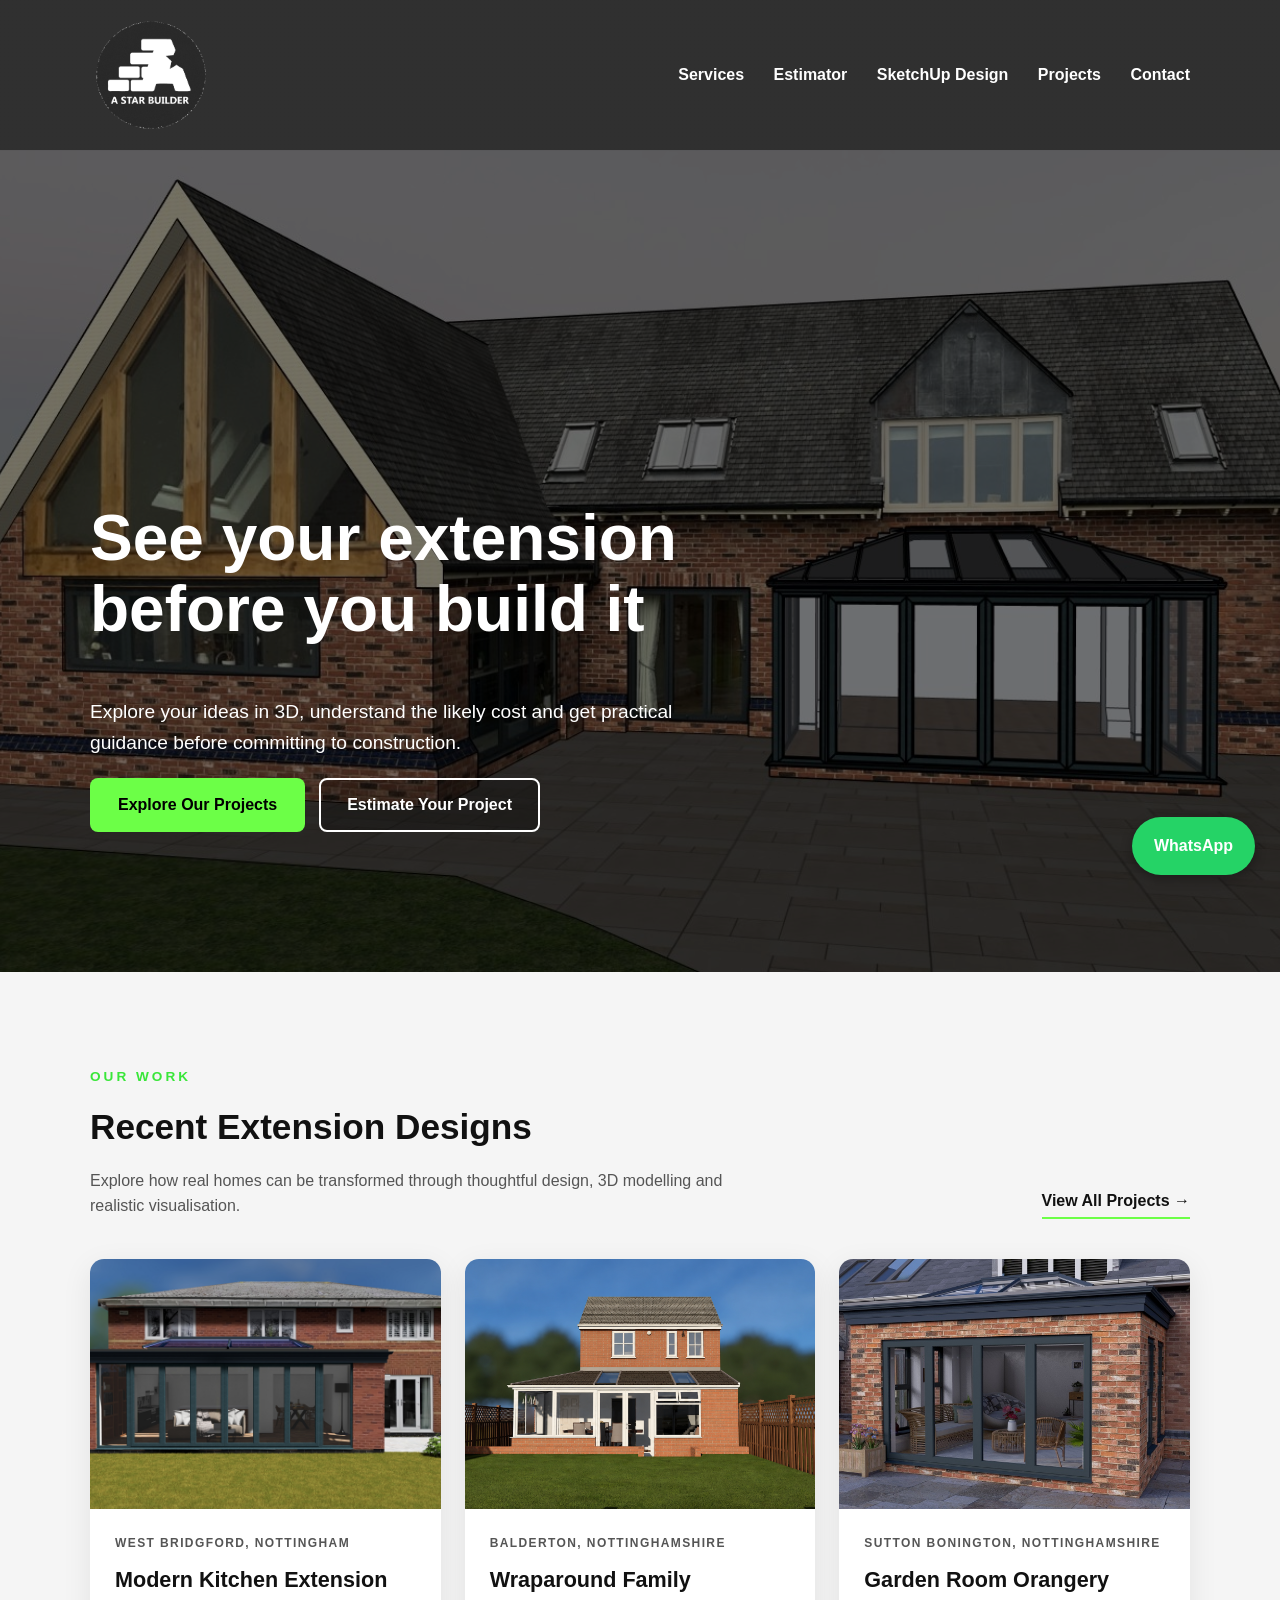
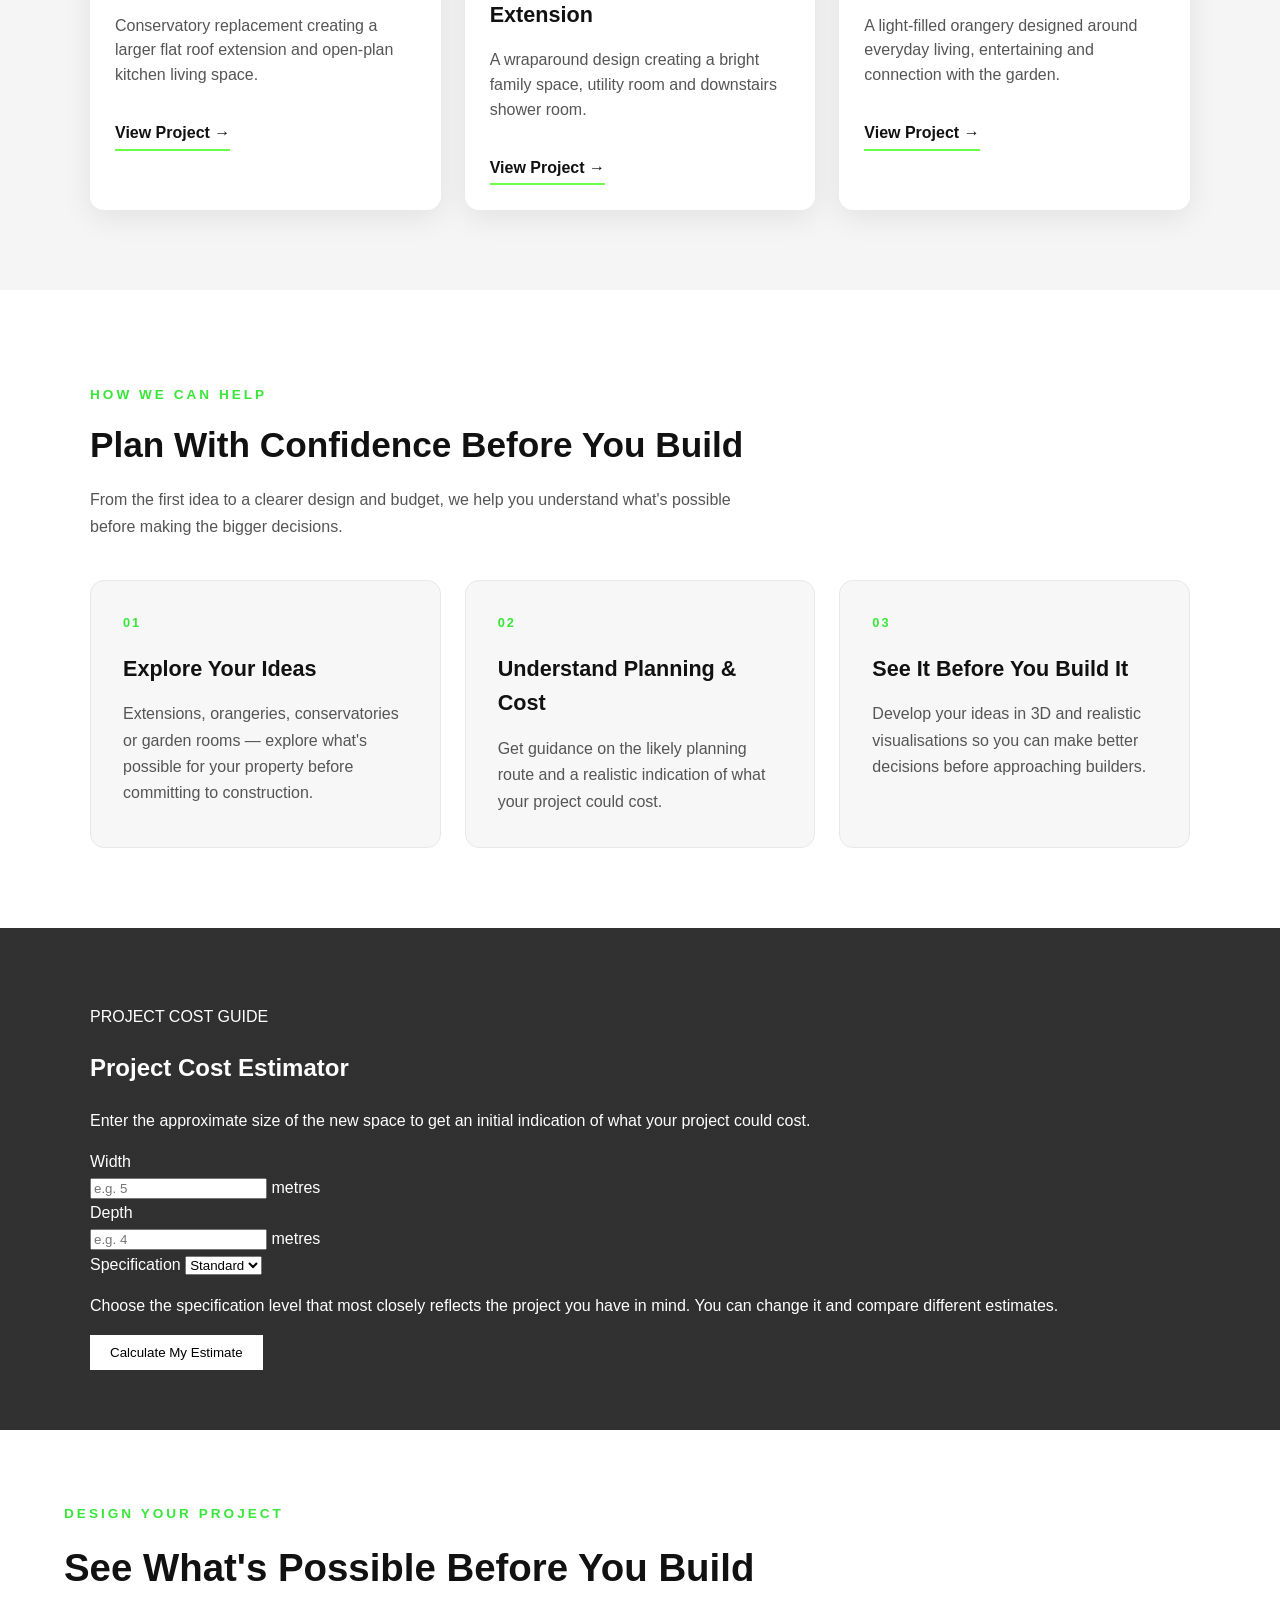
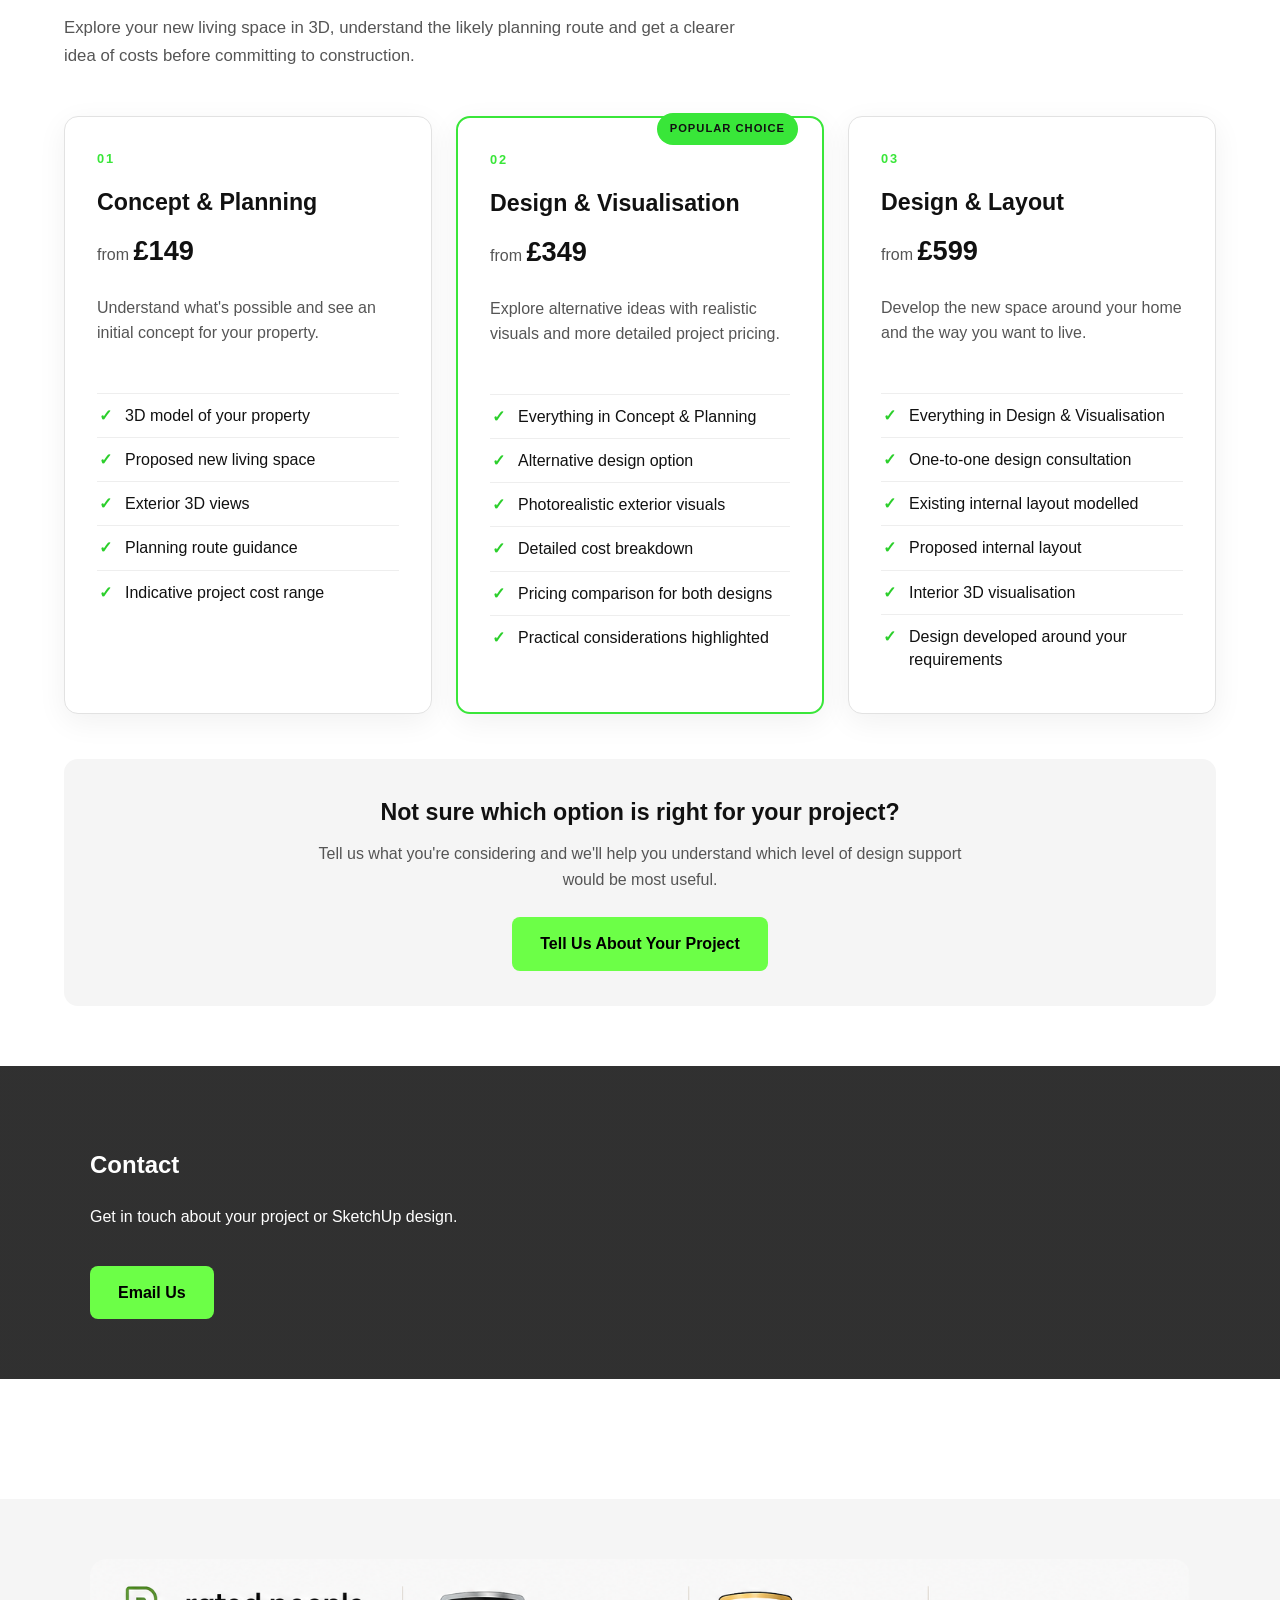
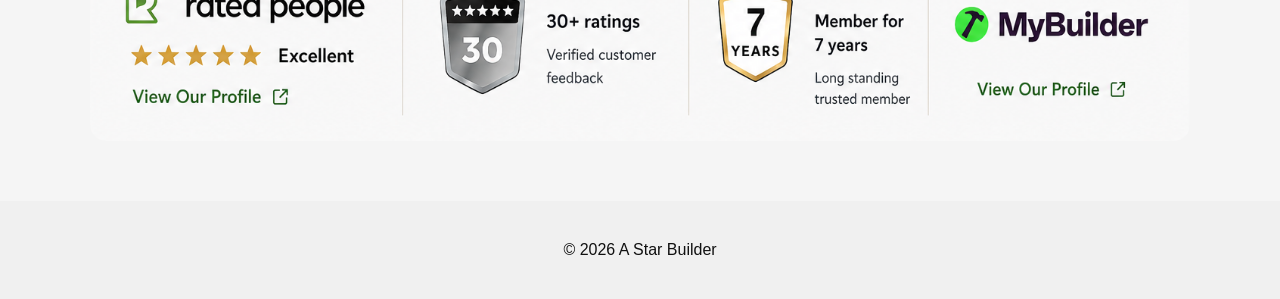
==== index.html @ 7963bc86 "Update index.html Update project cost estimator" ====
<!DOCTYPE html>
<html lang="en">
<head>
  <meta charset="UTF-8">
  <meta name="viewport" content="width=device-width, initial-scale=1.0">
  <title>A Star Builder | Extensions & Design Visualisation</title>
  <link rel="stylesheet" href="styles.css?v=4">
</head>
  
<body>

  <header>
    <div class="container">
      <div class="logo-container">
  <img src="logo.png" alt="A Star Builder Logo" style="height:120px;">
</div>
      <nav>
        <a href="#services">Services</a>
        <a href="#calculator">Estimator</a>
        <a href="#sketchup">SketchUp Design</a>
        <a href="projects.html">Projects</a>
        <a href="#contact">Contact</a>
      </nav>
    </div>
  </header>

  <section class="hero">
    <div class="container">
      <h2>See your extension before you build it</h2>
      <p>Explore your ideas in 3D, understand the likely cost and get practical guidance before committing to construction.</p>
      <div class="hero-buttons">
    <a href="projects.html" class="btn">Explore Our Projects</a>
    <a href="#calculator" class="btn btn-secondary">Estimate Your Project</a>
</div>
    </div>
  </section>
  
<!-- FEATURED PROJECTS -->

<section class="featured-projects section">
    <div class="container">

        <p class="project-label">OUR WORK</p>

        <div class="featured-projects-heading">
            <div>
                <h2>Recent Extension Designs</h2>
                <p>
                    Explore how real homes can be transformed through thoughtful
                    design, 3D modelling and realistic visualisation.
                </p>
            </div>

            <a href="projects.html" class="project-link">
                View All Projects →
            </a>
        </div>


        <div class="featured-project-grid">

            <!-- WEST BRIDGFORD -->

            <article class="featured-project-card">

                <a href="project-west-bridgford.html">
                    <img src="projects/west-bridgford-extension/f8.jpg"
                         alt="Modern kitchen extension in West Bridgford">
                </a>

                <div class="featured-project-content">

                    <p class="project-location">
                        WEST BRIDGFORD, NOTTINGHAM
                    </p>

                    <h3>Modern Kitchen Extension</h3>

                    <p>
                        Conservatory replacement creating a larger flat roof
                        extension and open-plan kitchen living space.
                    </p>

                    <a href="project-west-bridgford.html"
                       class="project-link">
                        View Project →
                    </a>

                </div>

            </article>


            <!-- BALDERTON -->

            <article class="featured-project-card">

                <a href="project-balderton.html">
                    <img src="projects/balderton-extension/p8.png"
                         alt="Wraparound family extension in Balderton">
                </a>

                <div class="featured-project-content">

                    <p class="project-location">
                        BALDERTON, NOTTINGHAMSHIRE
                    </p>

                    <h3>Wraparound Family Extension</h3>

                    <p>
                        A wraparound design creating a bright family space,
                        utility room and downstairs shower room.
                    </p>

                    <a href="project-balderton.html"
                       class="project-link">
                        View Project →
                    </a>

                </div>

            </article>


            <!-- SUTTON BONINGTON -->

            <article class="featured-project-card">

                <a href="project-sutton-bonington.html">
                    <img src="projects/sutton-bonington-extension/w8.jpg"
                         alt="Garden room orangery in Sutton Bonington">
                </a>

                <div class="featured-project-content">

                    <p class="project-location">
                        SUTTON BONINGTON, NOTTINGHAMSHIRE
                    </p>

                    <h3>Garden Room Orangery</h3>

                    <p>
                        A light-filled orangery designed around everyday
                        living, entertaining and connection with the garden.
                    </p>

                    <a href="project-sutton-bonington.html"
                       class="project-link">
                        View Project →
                    </a>

                </div>

            </article>

        </div>

    </div>
</section>
  
  <section id="services" class="section services-section">
    <div class="container">

        <p class="service-label">HOW WE CAN HELP</p>
        <h2>Plan With Confidence Before You Build</h2>

        <p class="services-intro">
            From the first idea to a clearer design and budget, we help you understand
            what's possible before making the bigger decisions.
        </p>

        <div class="services-grid">

            <div class="service-card">
                <p class="service-number">01</p>
                <h3>Explore Your Ideas</h3>
                <p>
                    Extensions, orangeries, conservatories or garden rooms —
                    explore what's possible for your property before committing
                    to construction.
                </p>
            </div>

            <div class="service-card">
                <p class="service-number">02</p>
                <h3>Understand Planning &amp; Cost</h3>
                <p>
                    Get guidance on the likely planning route and a realistic
                    indication of what your project could cost.
                </p>
            </div>

            <div class="service-card">
                <p class="service-number">03</p>
                <h3>See It Before You Build It</h3>
                <p>
                    Develop your ideas in 3D and realistic visualisations so you
                    can make better decisions before approaching builders.
                </p>
            </div>

        </div>

    </div>
</section>

  <section id="calculator" class="section dark estimator-section">
    <div class="container">

        <p class="estimator-label">PROJECT COST GUIDE</p>
        <h2>Project Cost Estimator</h2>

        <p class="estimator-intro">
            Enter the approximate size of the new space to get an initial indication
            of what your project could cost.
        </p>

        <div class="estimator-box">

            <div class="estimator-fields">

                <div class="estimator-field">
                    <label for="width">Width</label>
                    <div class="input-with-unit">
                        <input type="number" id="width" min="1" step="0.1" placeholder="e.g. 5">
                        <span>metres</span>
                    </div>
                </div>

                <div class="estimator-field">
                    <label for="depth">Depth</label>
                    <div class="input-with-unit">
                        <input type="number" id="depth" min="1" step="0.1" placeholder="e.g. 4">
                        <span>metres</span>
                    </div>
                </div>

                <div class="estimator-field">
                    <label for="quality">Specification</label>
                    <select id="quality">
                        <option value="2200">Value</option>
                        <option value="2800" selected>Standard</option>
                        <option value="3500">Premium</option>
                    </select>
                </div>

            </div>

            <p class="estimator-note">
                Choose the specification level that most closely reflects the project
                you have in mind. You can change it and compare different estimates.
            </p>

            <button class="estimator-button" onclick="calculate()">
                Calculate My Estimate
            </button>

            <div id="result" class="estimator-result"></div>

        </div>

    </div>
</section>

  <section id="sketchup" class="section">
    <div class="container design-services">

    <p class="service-label">DESIGN YOUR PROJECT</p>

    <h2>See What's Possible Before You Build</h2>

    <p class="service-intro">
        Explore your new living space in 3D, understand the likely planning route
        and get a clearer idea of costs before committing to construction.
    </p>

    <div class="design-package-grid">

        <!-- PACKAGE 1 -->
        <div class="design-package">
            <p class="package-number">01</p>
            <h3>Concept &amp; Planning</h3>
            <p class="package-price">from <strong>£149</strong></p>

            <p class="package-description">
                Understand what's possible and see an initial concept for your property.
            </p>

            <ul class="package-features">
                <li>3D model of your property</li>
                <li>Proposed new living space</li>
                <li>Exterior 3D views</li>
                <li>Planning route guidance</li>
                <li>Indicative project cost range</li>
            </ul>
        </div>

        <!-- PACKAGE 2 -->
        <div class="design-package featured-package">
            <p class="package-badge">POPULAR CHOICE</p>
            <p class="package-number">02</p>
            <h3>Design &amp; Visualisation</h3>
            <p class="package-price">from <strong>£349</strong></p>

            <p class="package-description">
                Explore alternative ideas with realistic visuals and more detailed project pricing.
            </p>

            <ul class="package-features">
                <li>Everything in Concept &amp; Planning</li>
                <li>Alternative design option</li>
                <li>Photorealistic exterior visuals</li>
                <li>Detailed cost breakdown</li>
                <li>Pricing comparison for both designs</li>
                <li>Practical considerations highlighted</li>
            </ul>
        </div>

        <!-- PACKAGE 3 -->
        <div class="design-package">
            <p class="package-number">03</p>
            <h3>Design &amp; Layout</h3>
            <p class="package-price">from <strong>£599</strong></p>

            <p class="package-description">
                Develop the new space around your home and the way you want to live.
            </p>

            <ul class="package-features">
                <li>Everything in Design &amp; Visualisation</li>
                <li>One-to-one design consultation</li>
                <li>Existing internal layout modelled</li>
                <li>Proposed internal layout</li>
                <li>Interior 3D visualisation</li>
                <li>Design developed around your requirements</li>
            </ul>
        </div>

    </div>

    <div class="design-help">
        <h3>Not sure which option is right for your project?</h3>
        <p>
            Tell us what you're considering and we'll help you understand
            which level of design support would be most useful.
        </p>
        <a href="#contact" class="btn">Tell Us About Your Project</a>
    </div>

</div>
</section>

  <section id="contact" class="section dark">
    <div class="container">
      <h2>Contact</h2>

      <p>Get in touch about your project or SketchUp design.</p>

      <a class="btn" href="mailto:info@astarbuilder.co.uk">Email Us</a>
    </div>
  </section>

<section class="section">
  <div class="container">

   
    </a>
  </div>
</section>
  
  <section class="trust-section">
  <div class="container">

   <a href="https://www.ratedpeople.com/profile/edgars-staltmanis" target="_blank">

  <img src="trust-banner.png"
       alt="Rated People and MyBuilder Trust Banner"
       class="trust-banner">

</a>
  </div>
</section>
  
  <footer>
    <p>© 2026 A Star Builder</p>
  </footer>

  <script src="script.js"></script>
  <a href="https://wa.me/447548393451" 
   class="whatsapp-button" 
   target="_blank">

   WhatsApp

</a>
</body>
</html>
---- styles.css ----
body {
  margin: 0;
  font-family: Arial, sans-serif;
  color: #111;
  line-height: 1.6;
}

.container {
  width: 90%;
  max-width: 1100px;
  margin: auto;
}

header {
 background:
linear-gradient(rgba(35,35,35,0.94), rgba(35,35,35,0.94)),
url('https://www.transparenttextures.com/patterns/clean-gray-paper.png');
  padding: 15px 0;
  position: sticky;
  top: 0;
  z-index: 1000;
  backdrop-filter: blur(10px);
}

header .container {
  display: flex;
  justify-content: space-between;
  align-items: center;
}

nav a {
  color: white;
  margin-left: 25px;
  text-decoration: none;
  font-weight: 600;
  transition: 0.3s;
}

nav a:hover {
  color: #6cff47;
}

.hero {
  background:
    linear-gradient(rgba(0,0,0,0.55), rgba(0,0,0,0.55)),
    url('hero.jpg');

  background-size: cover;
  background-position: center;
  color: white;
  padding: 300px 0 140px;
  text-align: left;
}

.hero h2 {
  font-size: 4rem;
  max-width: 700px;
  line-height: 1.1;
}

.hero p {
  font-size: 1.2rem;
  max-width: 600px;
}

.btn {
  display: inline-block;
  padding: 14px 28px;
  background: #6cff47;
  color: black;
  text-decoration: none;
  font-weight: bold;
  border-radius: 8px;
  margin-top: 20px;
}

.section {
  padding: 60px 0;
}

.dark {
  background:
  linear-gradient(rgba(40,40,40,0.96), rgba(40,40,40,0.96)),
  url('https://www.transparenttextures.com/patterns/concrete-wall.png');

  color: white;
}

.grid {
  display: grid;
  grid-template-columns: repeat(auto-fit, minmax(250px, 1fr));
  gap: 20px;
}

.card {
  padding: 20px;
  border: 1px solid #ddd;
  background: white;
}

.dark .card {
  color: black;
}

.form input,
.form select {
  width: 100%;
  padding: 10px;
  margin-bottom: 10px;
}

button {
  padding: 10px 20px;
  background: white;
  border: none;
  cursor: pointer;
}

footer {
  text-align: center;
  padding: 20px;
  background: #f0f0f0;
}

.logo-container {
  display: flex;
  align-items: center;
}

.logo {
  height: 65px;
  width: auto;
}

.trust-section {
  padding: 60px 0;
  background: #f5f5f5;
}

.trust-banner {
  width: 100%;
  border-radius: 16px;
  display: block;
}

.whatsapp-button {
  position: fixed;
  bottom: 25px;
  right: 25px;
  background: #25D366;
  color: white;
  padding: 16px 22px;
  border-radius: 50px;
  text-decoration: none;
  font-weight: bold;
  z-index: 9999;
  box-shadow: 0 4px 12px rgba(0,0,0,0.3);
  transition: 0.3s;
}

.whatsapp-button:hover {
  transform: scale(1.05);
}




/* ========================================
   PROJECT CASE STUDY PAGES
   ======================================== */

.project-hero {
  padding: 90px 0 70px;
  background: #1f1f1f;
  color: white;
  text-align: center;
}

.project-label {
  color: #6cff47;
  font-size: 0.85rem;
  font-weight: 700;
  letter-spacing: 3px;
  margin-bottom: 15px;
}

.project-hero h1 {
  font-size: 3.5rem;
  margin: 0 0 10px;
  line-height: 1.1;
}

.project-hero h2 {
  font-size: 1.3rem;
  font-weight: 400;
  color: #cccccc;
  margin-bottom: 25px;
}

.project-intro {
  max-width: 760px;
  margin: 0 auto;
  font-size: 1.15rem;
  line-height: 1.7;
  color: #dddddd;
}


/* PROJECT SECTIONS */

.project-section {
  padding: 80px 0;
  background: #ffffff;
}

.project-section-alt {
  background: #f4f4f4;
}

.project-heading {
  display: flex;
  gap: 25px;
  max-width: 900px;
  margin-bottom: 40px;
}

.project-heading > span {
  font-size: 1rem;
  font-weight: 700;
  color: #6cff47;
  background: #1f1f1f;
  width: 48px;
  height: 48px;
  min-width: 48px;
  border-radius: 50%;
  display: flex;
  align-items: center;
  justify-content: center;
}

.project-heading h2 {
  margin: 0 0 12px;
  font-size: 2rem;
}

.project-heading p {
  margin: 0;
  max-width: 750px;
  line-height: 1.7;
  color: #555555;
}


/* PROJECT IMAGE GALLERY */

.gallery {
  display: grid;
  gap: 24px;
}

.gallery-single {
  grid-template-columns: 1fr;
}

.gallery-two {
  grid-template-columns: repeat(2, 1fr);
}

.gallery img {
  width: 100%;
  height: auto;
  display: block;
  border-radius: 12px;
  box-shadow: 0 8px 25px rgba(0,0,0,0.12);
}


/* CALL TO ACTION */

.project-cta {
  padding: 90px 20px;
  background: #1f1f1f;
  color: white;
  text-align: center;
}

.project-cta h2 {
  font-size: 2.5rem;
  margin-bottom: 15px;
}

.project-cta p {
  max-width: 700px;
  margin: 0 auto 25px;
  line-height: 1.7;
  color: #dddddd;
}


/* MOBILE */

@media (max-width: 768px) {

  .project-hero {
    padding: 60px 20px;
  }

  .project-hero h1 {
    font-size: 2.4rem;
  }

  .project-section {
    padding: 55px 0;
  }

  .gallery-two {
    grid-template-columns: 1fr;
  }

  .project-heading {
    gap: 15px;
  }

  .project-heading h2 {
    font-size: 1.6rem;
  }

  .project-cta h2 {
    font-size: 2rem;
  }
}

/* ========================================
   PROJECTS / PORTFOLIO PAGE
   ======================================== */

.projects-hero {
  background: #1f1f1f;
  color: white;
  text-align: center;
  padding: 80px 20px;
}

.projects-hero h1 {
  font-size: 3.5rem;
  margin: 10px 0 20px;
}

.projects-hero > .container > p:last-child {
  max-width: 700px;
  margin: 0 auto;
  color: #dddddd;
  font-size: 1.15rem;
  line-height: 1.7;
}


/* PROJECT GRID */

.projects-page {
  padding: 80px 0;
  background: #f4f4f4;
}

.projects-grid {
  display: grid;
  grid-template-columns: repeat(3, 1fr);
  gap: 30px;
  align-items: stretch;
}


/* PROJECT CARDS */

.project-card {
  background: white;
  border-radius: 14px;
  overflow: hidden;
  box-shadow: 0 8px 30px rgba(0,0,0,0.10);
  transition: transform 0.3s ease, box-shadow 0.3s ease;
}

.project-card:hover {
  transform: translateY(-6px);
  box-shadow: 0 14px 35px rgba(0,0,0,0.16);
}

.project-card > a:first-child {
  display: block;
}

.project-card img {
  width: 100%;
  height: 280px;
  object-fit: cover;
  display: block;
}

.project-card-content {
  padding: 28px;
}

.project-location {
  color: #555555;
  font-size: 0.75rem;
  font-weight: 700;
  letter-spacing: 1.5px;
  margin: 0 0 10px;
}

.project-card h2 {
  font-size: 1.55rem;
  margin: 0 0 15px;
}

.project-card-content > p:not(.project-location) {
  color: #555555;
  line-height: 1.6;
}

.project-link {
  display: inline-block;
  margin-top: 12px;
  color: #111111;
  font-weight: 700;
  text-decoration: none;
  border-bottom: 2px solid #6cff47;
  padding-bottom: 3px;
}

.project-link:hover {
  color: #3daa24;
}


/* COMING SOON CARDS */

.project-placeholder {
  height: 280px;
  background: #252525;
  display: flex;
  align-items: center;
  justify-content: center;
}

.project-placeholder span {
  color: #6cff47;
  font-weight: 700;
  letter-spacing: 3px;
}


/* TABLET */

@media (max-width: 1000px) {

  .projects-grid {
    grid-template-columns: repeat(2, 1fr);
  }

}


/* MOBILE */

@media (max-width: 700px) {

  .projects-hero {
    padding: 60px 20px;
  }

  .projects-hero h1 {
    font-size: 2.4rem;
  }

  .projects-page {
    padding: 50px 0;
  }

  .projects-grid {
    grid-template-columns: 1fr;
  }

  .project-card img,
  .project-placeholder {
    height: 240px;
  }

}

/* ========================================
   PROJECTS PAGE - FINAL LAYOUT OVERRIDES
   ======================================== */

.projects-page .projects-grid {
  display: grid;
  grid-template-columns: repeat(3, minmax(0, 1fr));
  gap: 28px;
  align-items: stretch;
}

.projects-page .project-card {
  display: flex;
  flex-direction: column;
  background: #ffffff;
  border-radius: 14px;
  overflow: hidden;
  box-shadow: 0 8px 28px rgba(0, 0, 0, 0.12);
  min-width: 0;
}

.projects-page .project-card > a:first-child {
  display: block;
  width: 100%;
  height: 240px;
  overflow: hidden;
}

.projects-page .project-card img {
  display: block;
  width: 100% !important;
  height: 240px !important;
  max-width: 100%;
  object-fit: cover;
  margin: 0;
  border-radius: 0;
  box-shadow: none;
}

.projects-page .project-card-content {
  padding: 25px;
  flex-grow: 1;
}

.projects-page .project-card h2 {
  font-size: 1.45rem;
  line-height: 1.25;
  margin: 8px 0 14px;
}

.projects-page .project-location {
  font-size: 0.72rem;
  font-weight: 700;
  letter-spacing: 1.4px;
  color: #555;
  margin: 0;
}

.projects-page .project-card-content p {
  line-height: 1.6;
}

.projects-page .project-link {
  display: inline-block;
  margin-top: 10px;
  text-decoration: none;
  color: #111;
  font-weight: 700;
  border-bottom: 2px solid #6cff47;
}


/* COMING SOON */

.projects-page .project-placeholder {
  width: 100%;
  height: 240px;
  background: #222;
  display: flex;
  align-items: center;
  justify-content: center;
}

.projects-page .project-placeholder span {
  color: #6cff47;
  font-weight: 700;
  letter-spacing: 2px;
}


/* TABLET */

@media (max-width: 1000px) {

  .projects-page .projects-grid {
    grid-template-columns: repeat(2, minmax(0, 1fr));
  }

}


/* MOBILE */

@media (max-width: 700px) {

  .projects-page .projects-grid {
    grid-template-columns: 1fr;
  }

  .projects-page .project-card > a:first-child,
  .projects-page .project-card img,
  .projects-page .project-placeholder {
    height: 220px !important;
  }

}


/* =========================
   FEATURED PROJECTS
   ========================= */

.featured-projects {
    background: #f5f5f5;
    padding: 80px 0;
}

.featured-projects .project-label {
    color: #39e639;
    font-size: 0.85rem;
    font-weight: 700;
    letter-spacing: 3px;
    margin-bottom: 12px;
}

.featured-projects-heading {
    display: flex;
    justify-content: space-between;
    align-items: flex-end;
    gap: 40px;
    margin-bottom: 40px;
}

.featured-projects-heading h2 {
    font-size: 2.2rem;
    margin: 0 0 12px;
}

.featured-projects-heading p {
    max-width: 650px;
    margin: 0;
    line-height: 1.6;
    color: #555;
}

.featured-project-grid {
    display: grid;
    grid-template-columns: repeat(3, 1fr);
    gap: 24px;
}

.featured-project-card {
    background: #fff;
    border-radius: 14px;
    overflow: hidden;
    box-shadow: 0 8px 30px rgba(0, 0, 0, 0.08);
    transition: transform 0.25s ease, box-shadow 0.25s ease;
}

.featured-project-card:hover {
    transform: translateY(-5px);
    box-shadow: 0 14px 35px rgba(0, 0, 0, 0.14);
}

.featured-project-card > a {
    display: block;
    overflow: hidden;
}

.featured-project-card img {
    width: 100%;
    height: 250px;
    object-fit: cover;
    display: block;
    transition: transform 0.35s ease;
}

.featured-project-card:hover img {
    transform: scale(1.03);
}

.featured-project-content {
    padding: 25px;
}

.featured-project-content .project-location {
    color: #555;
    font-size: 0.75rem;
    font-weight: 700;
    letter-spacing: 1.4px;
    margin: 0 0 10px;
}

.featured-project-content h3 {
    font-size: 1.35rem;
    margin: 0 0 12px;
}

.featured-project-content > p:not(.project-location) {
    color: #555;
    line-height: 1.55;
    margin-bottom: 20px;
}

.featured-projects .project-link {
    color: #111;
    font-weight: 700;
    text-decoration: none;
}

.featured-projects .project-link:hover {
    color: #2bcf2b;
}


/* FEATURED PROJECTS - MOBILE */

@media (max-width: 800px) {

    .featured-projects {
        padding: 55px 0;
    }

    .featured-projects-heading {
        display: block;
    }

    .featured-projects-heading > .project-link {
        display: inline-block;
        margin-top: 18px;
    }

    .featured-project-grid {
        grid-template-columns: 1fr;
    }

    .featured-project-card img {
        height: 230px;
    }

}


/* =========================
   DESIGN SERVICES
   ========================= */

.design-services {
    max-width: 1200px;
}

.design-services .service-label {
    color: #39e639;
    font-size: 0.85rem;
    font-weight: 700;
    letter-spacing: 3px;
    margin-bottom: 12px;
}

.design-services > h2 {
    font-size: 2.4rem;
    margin: 0 0 15px;
}

.service-intro {
    max-width: 700px;
    color: #555;
    font-size: 1.05rem;
    line-height: 1.7;
    margin: 0 0 45px;
}

.design-package-grid {
    display: grid;
    grid-template-columns: repeat(3, 1fr);
    gap: 24px;
    align-items: stretch;
}

.design-package {
    position: relative;
    background: #fff;
    border: 1px solid #e2e2e2;
    border-radius: 14px;
    padding: 32px;
    box-shadow: 0 8px 30px rgba(0, 0, 0, 0.06);
}

.design-package.featured-package {
    border: 2px solid #39e639;
}

.package-badge {
    position: absolute;
    top: 0;
    right: 24px;
    transform: translateY(-50%);
    background: #39e639;
    color: #111;
    padding: 7px 13px;
    border-radius: 20px;
    font-size: 0.7rem;
    font-weight: 800;
    letter-spacing: 1px;
}

.package-number {
    color: #39e639;
    font-size: 0.8rem;
    font-weight: 800;
    letter-spacing: 2px;
    margin: 0 0 15px;
}

.design-package h3 {
    font-size: 1.45rem;
    margin: 0 0 8px;
}

.package-price {
    margin: 0 0 22px;
    color: #555;
}

.package-price strong {
    color: #111;
    font-size: 1.7rem;
}

.package-description {
    color: #555;
    line-height: 1.6;
    min-height: 76px;
    margin-bottom: 22px;
}

.package-features {
    list-style: none;
    padding: 0;
    margin: 0;
}

.package-features li {
    position: relative;
    padding: 10px 0 10px 28px;
    border-top: 1px solid #eeeeee;
    line-height: 1.45;
}

.package-features li::before {
    content: "✓";
    position: absolute;
    left: 2px;
    color: #2bcf2b;
    font-weight: 800;
}

.design-help {
    margin-top: 45px;
    padding: 35px 40px;
    background: #f5f5f5;
    border-radius: 14px;
    text-align: center;
}

.design-help h3 {
    margin: 0 0 10px;
    font-size: 1.45rem;
}

.design-help p {
    max-width: 650px;
    margin: 0 auto 5px;
    color: #555;
    line-height: 1.6;
}

@media (max-width: 800px) {

    .design-package-grid {
        grid-template-columns: 1fr;
        gap: 30px;
    }

    .design-services > h2 {
        font-size: 2rem;
    }

    .package-description {
        min-height: auto;
    }

    .design-help {
        padding: 30px 20px;
    }
}

/* =========================
   HERO BUTTONS
   ========================= */

.hero-buttons {
    display: flex;
    gap: 14px;
    align-items: center;
    flex-wrap: wrap;
    margin-top: 20px;
}

.hero-buttons .btn {
    margin-top: 0;
}

.hero-buttons .btn-secondary {
    background: rgba(0, 0, 0, 0.25);
    color: #fff;
    border: 2px solid #fff;
    padding: 12px 26px;
}

.hero-buttons .btn-secondary:hover {
    background: #fff;
    color: #111;
}

@media (max-width: 600px) {
    .hero-buttons {
        align-items: flex-start;
        flex-direction: column;
    }
}

/* =========================
   SERVICES
   ========================= */

.services-section {
    background: #fff;
    padding: 80px 0;
}

.services-section .service-label {
    color: #39e639;
    font-size: 0.85rem;
    font-weight: 700;
    letter-spacing: 3px;
    margin-bottom: 12px;
}

.services-section h2 {
    font-size: 2.2rem;
    margin: 0 0 12px;
}

.services-intro {
    max-width: 680px;
    color: #555;
    line-height: 1.7;
    margin: 0 0 40px;
}

.services-grid {
    display: grid;
    grid-template-columns: repeat(3, 1fr);
    gap: 24px;
}

.service-card {
    background: #f7f7f7;
    border-radius: 14px;
    padding: 32px;
    border: 1px solid #e8e8e8;
    transition: transform 0.25s ease, box-shadow 0.25s ease;
}

.service-card:hover {
    transform: translateY(-4px);
    box-shadow: 0 10px 30px rgba(0, 0, 0, 0.08);
}

.service-number {
    color: #39e639;
    font-size: 0.8rem;
    font-weight: 800;
    letter-spacing: 2px;
    margin: 0 0 18px;
}

.service-card h3 {
    font-size: 1.35rem;
    margin: 0 0 15px;
}

.service-card > p:last-child {
    color: #555;
    line-height: 1.65;
    margin: 0;
}

@media (max-width: 800px) {
    .services-section {
        padding: 55px 0;
    }

    .services-grid {
        grid-template-columns: 1fr;
    }

    .services-section h2 {
        font-size: 2rem;
    }
}
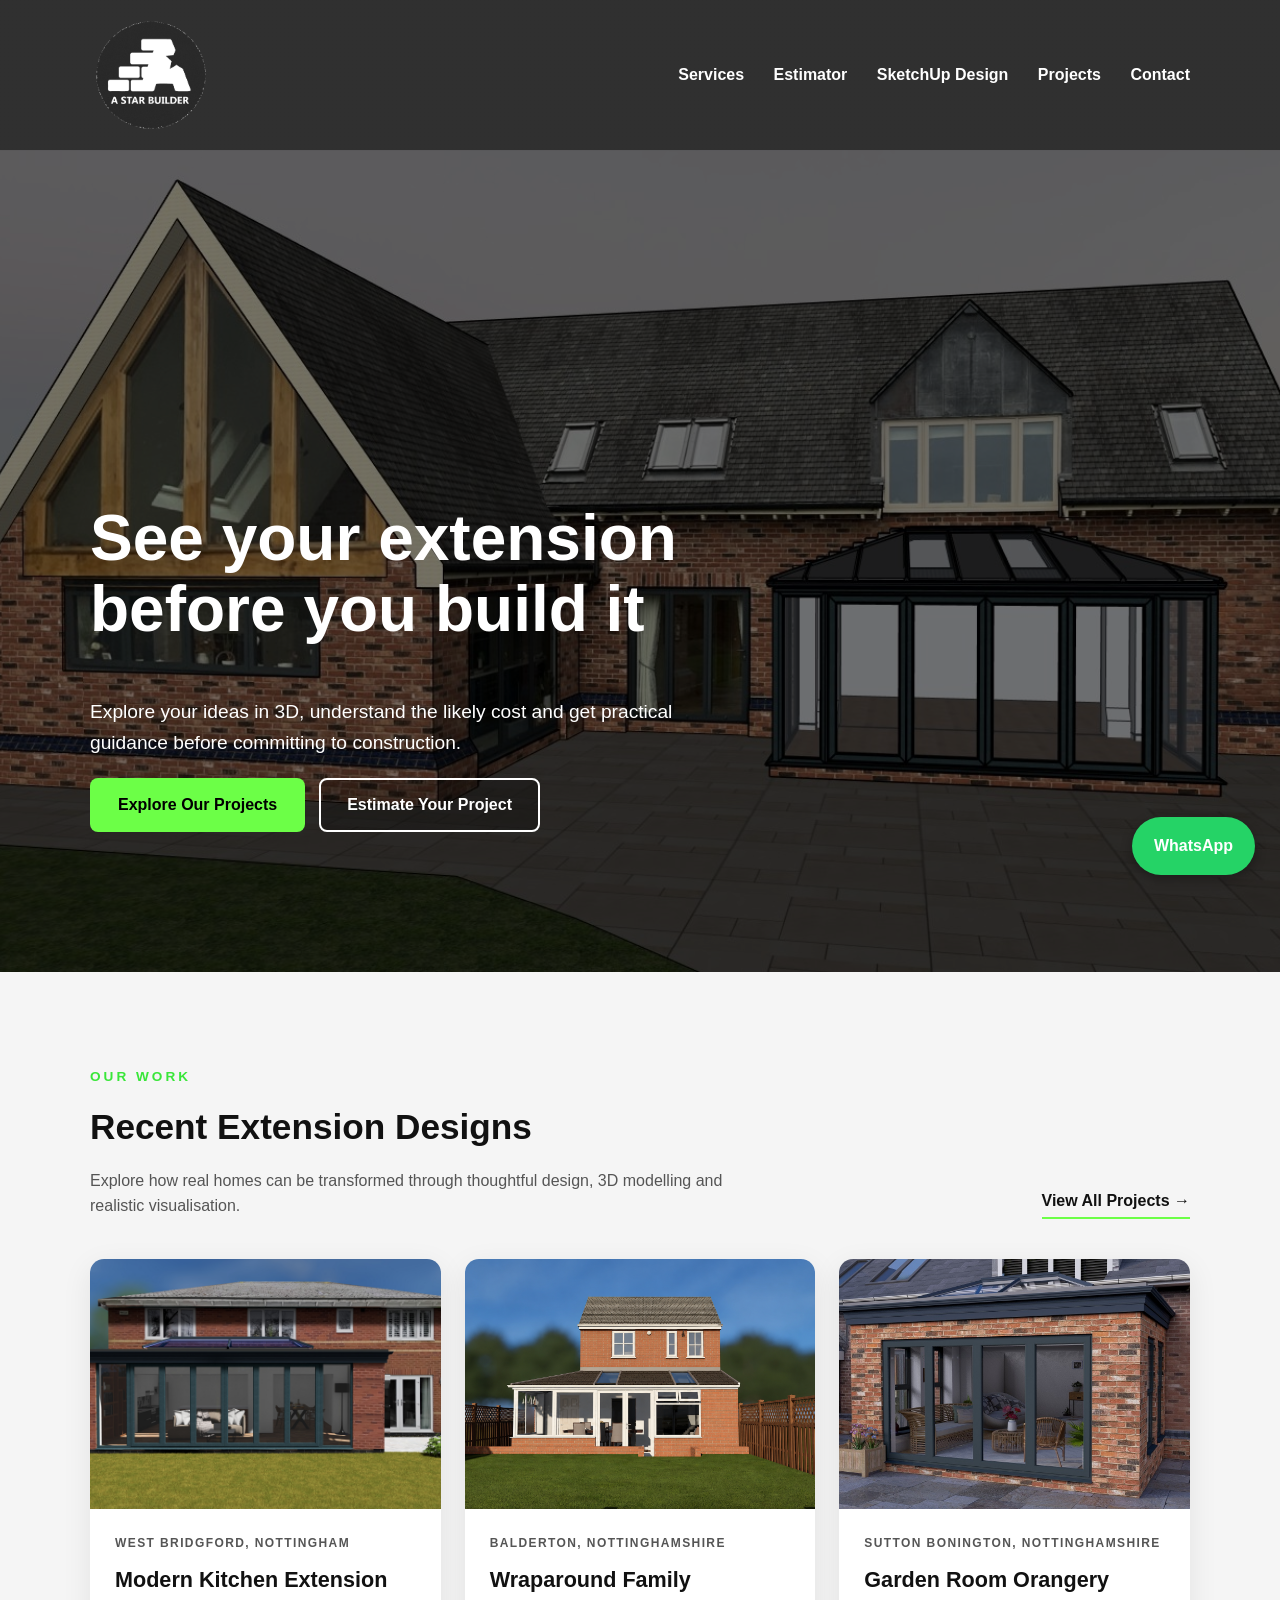
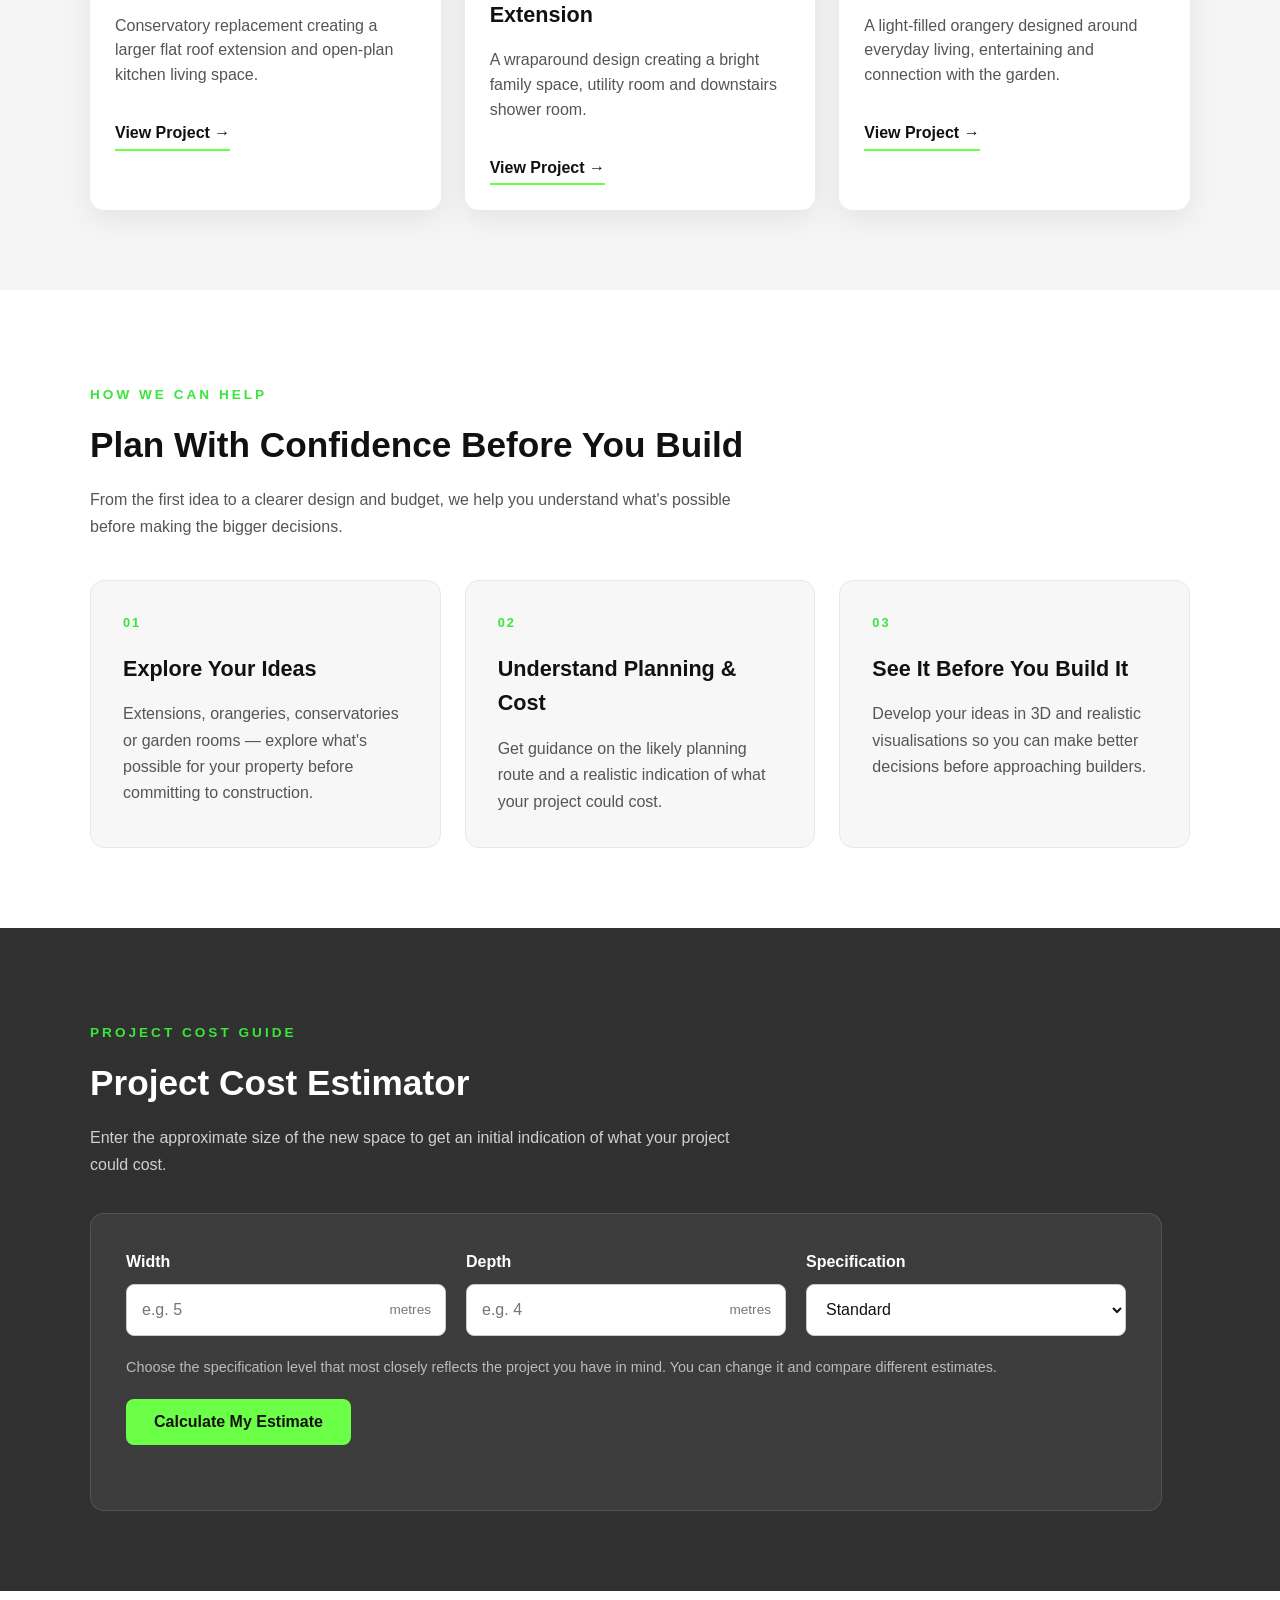
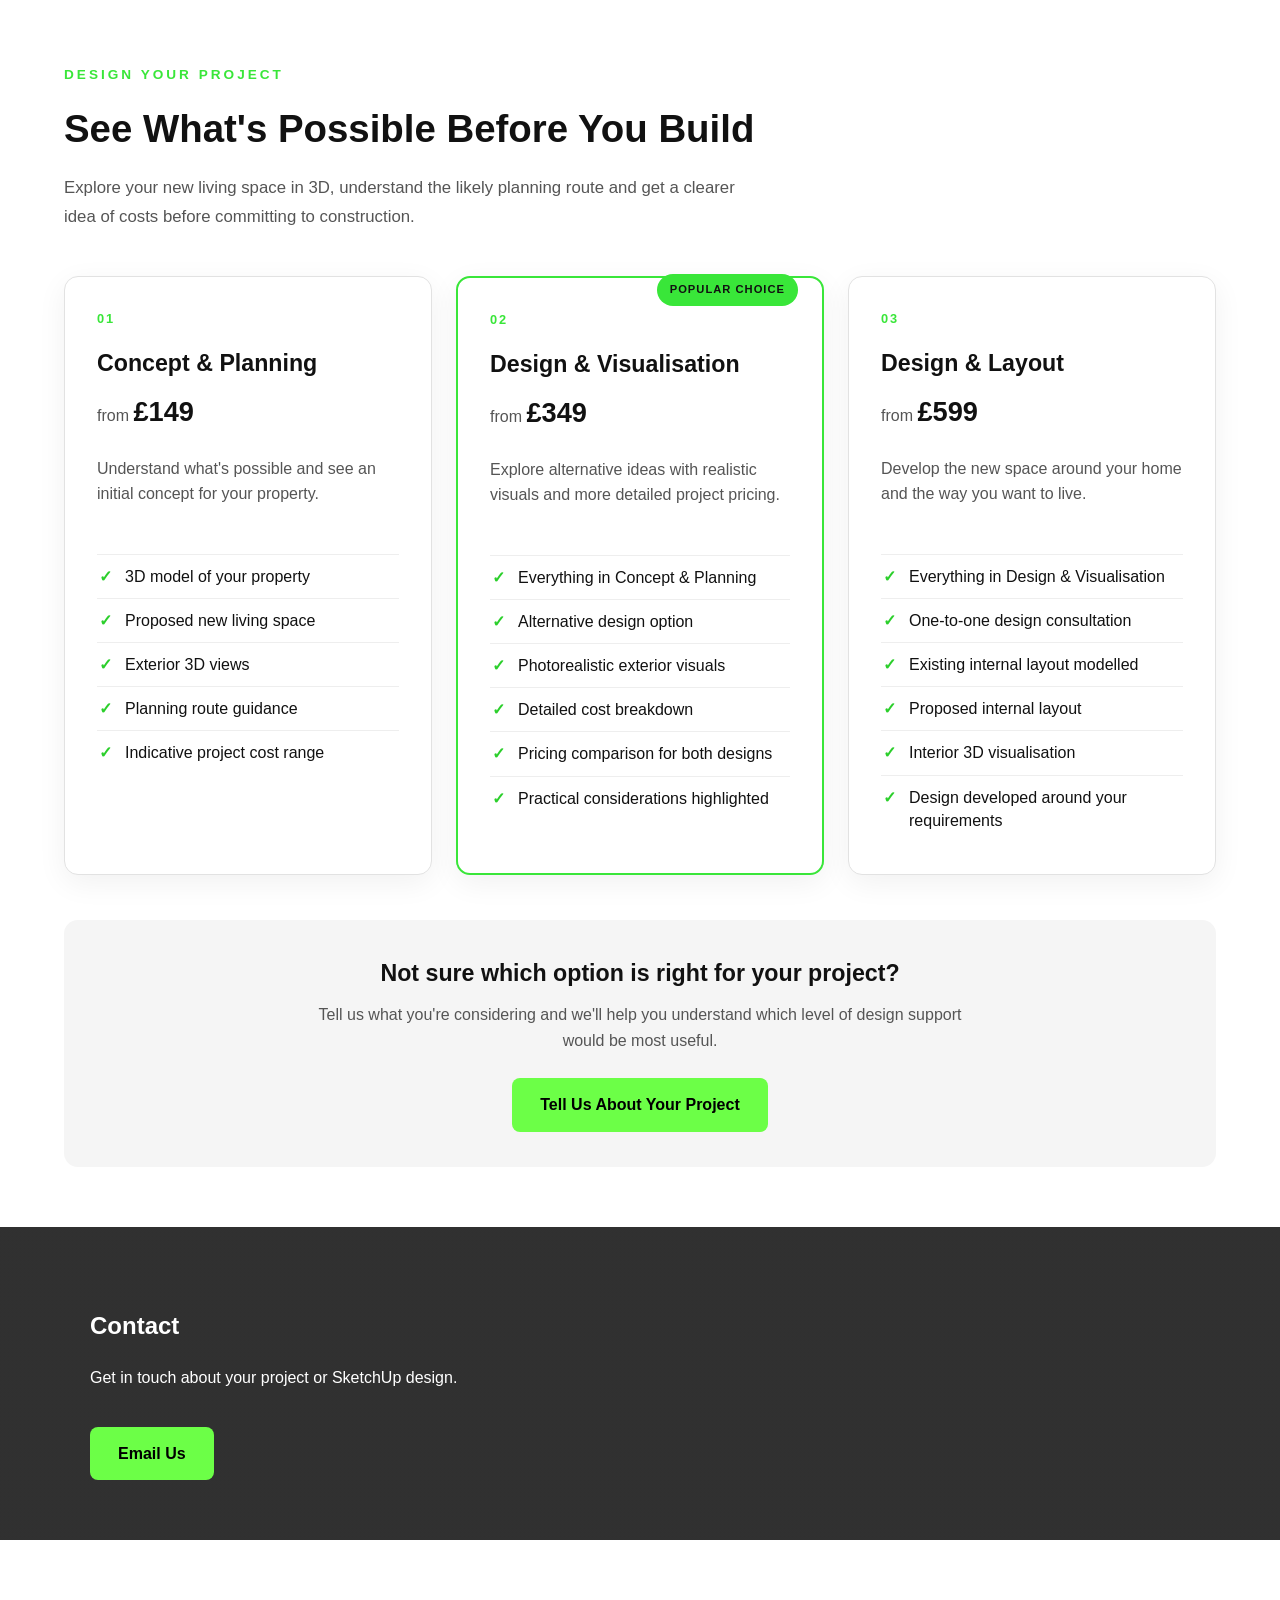
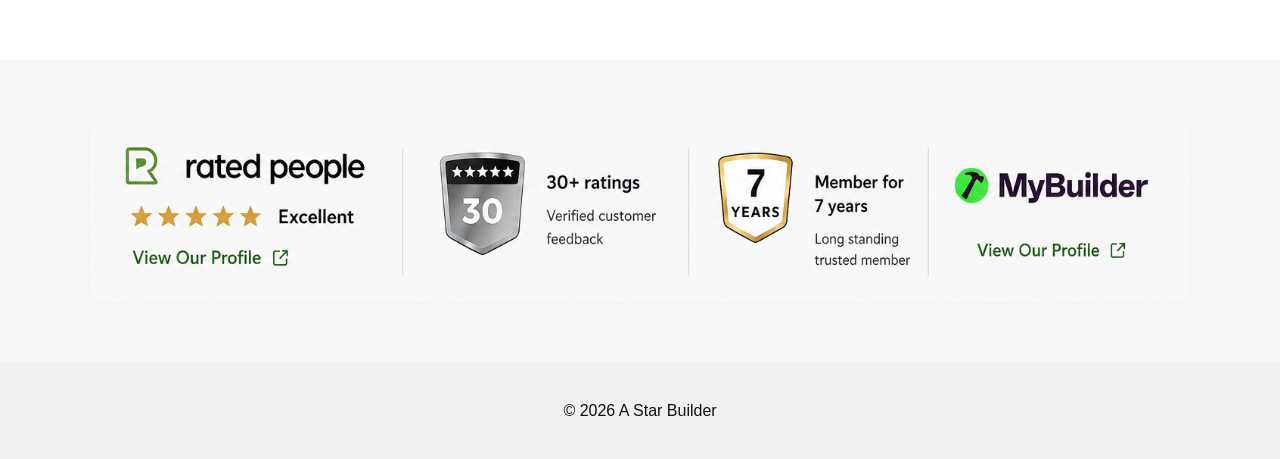
==== commit fb68b38a: "Update index.html refresh estimator styles" ====
--- a/index.html
+++ b/index.html
@@ -4,7 +4,7 @@
   <meta charset="UTF-8">
   <meta name="viewport" content="width=device-width, initial-scale=1.0">
   <title>A Star Builder | Extensions & Design Visualisation</title>
-  <link rel="stylesheet" href="styles.css?v=4">
+  <link rel="stylesheet" href="styles.css?v=5">
 </head>
   
 <body>
--- a/styles.css
+++ b/styles.css
@@ -1010,3 +1010,130 @@
         font-size: 2rem;
     }
 }
+
+
+/* =========================
+   PROJECT COST ESTIMATOR
+   ========================= */
+
+.estimator-section {
+    padding: 80px 0;
+}
+
+.estimator-section .estimator-label {
+    color: #39e639;
+    font-size: 0.85rem;
+    font-weight: 700;
+    letter-spacing: 3px;
+    margin-bottom: 12px;
+}
+
+.estimator-section h2 {
+    font-size: 2.2rem;
+    margin: 0 0 12px;
+}
+
+.estimator-intro {
+    max-width: 680px;
+    color: #d0d0d0;
+    line-height: 1.7;
+    margin: 0 0 35px;
+}
+
+.estimator-box {
+    max-width: 1000px;
+    background: rgba(255, 255, 255, 0.06);
+    border: 1px solid rgba(255, 255, 255, 0.12);
+    border-radius: 14px;
+    padding: 35px;
+}
+
+.estimator-fields {
+    display: grid;
+    grid-template-columns: 1fr 1fr 1fr;
+    gap: 20px;
+}
+
+.estimator-field label {
+    display: block;
+    font-weight: 700;
+    margin-bottom: 9px;
+}
+
+.estimator-field input,
+.estimator-field select {
+    width: 100%;
+    box-sizing: border-box;
+    height: 52px;
+    border: 1px solid #ccc;
+    border-radius: 8px;
+    padding: 0 15px;
+    font-size: 1rem;
+    background: #fff;
+    color: #111;
+}
+
+.input-with-unit {
+    position: relative;
+}
+
+.input-with-unit input {
+    padding-right: 75px;
+}
+
+.input-with-unit span {
+    position: absolute;
+    right: 15px;
+    top: 50%;
+    transform: translateY(-50%);
+    color: #777;
+    font-size: 0.85rem;
+    pointer-events: none;
+}
+
+.estimator-note {
+    color: #bbb;
+    font-size: 0.9rem;
+    line-height: 1.6;
+    margin: 20px 0;
+}
+
+.estimator-button {
+    display: inline-block;
+    border: 0;
+    border-radius: 8px;
+    padding: 14px 28px;
+    background: #6cff47;
+    color: #111;
+    font-weight: 700;
+    font-size: 1rem;
+    cursor: pointer;
+    transition: transform 0.2s ease;
+}
+
+.estimator-button:hover {
+    transform: translateY(-2px);
+}
+
+.estimator-result {
+    margin-top: 30px;
+}
+
+@media (max-width: 800px) {
+
+    .estimator-section {
+        padding: 55px 0;
+    }
+
+    .estimator-fields {
+        grid-template-columns: 1fr;
+    }
+
+    .estimator-box {
+        padding: 25px 20px;
+    }
+
+    .estimator-section h2 {
+        font-size: 2rem;
+    }
+}
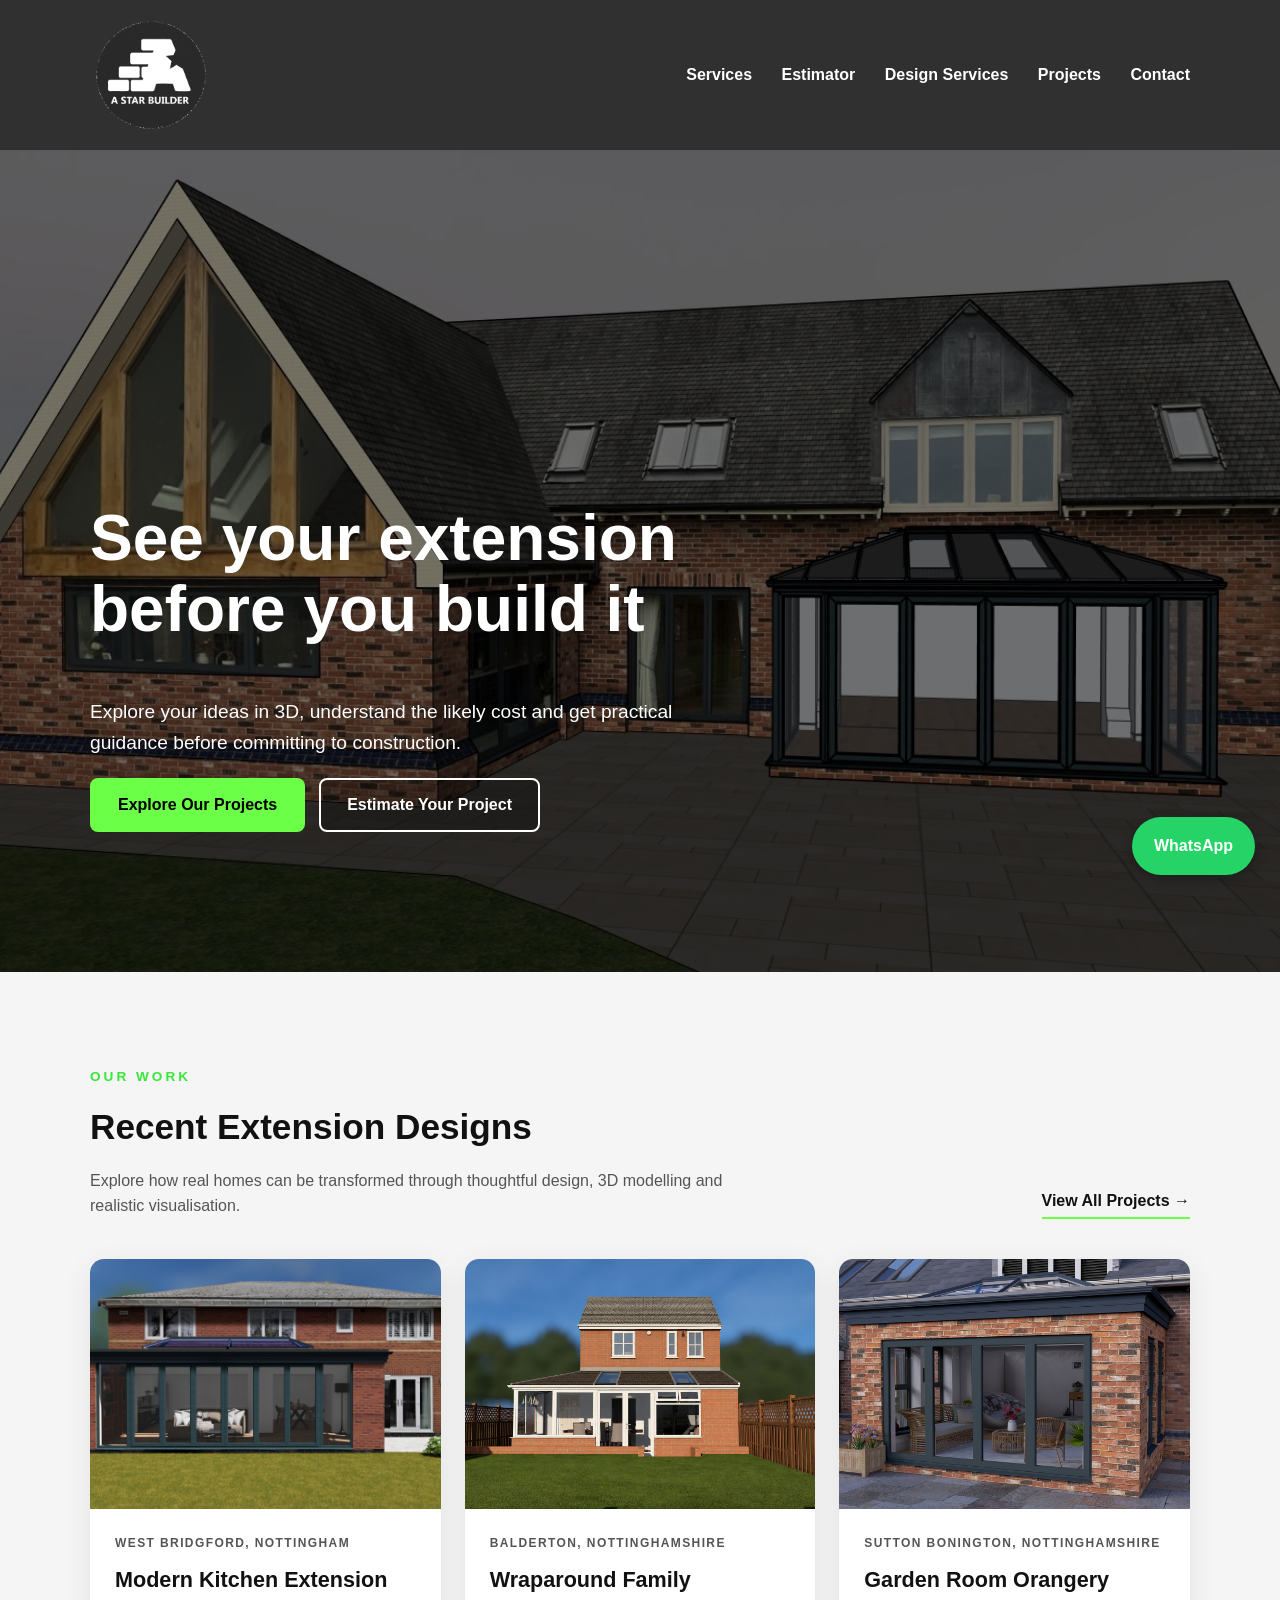
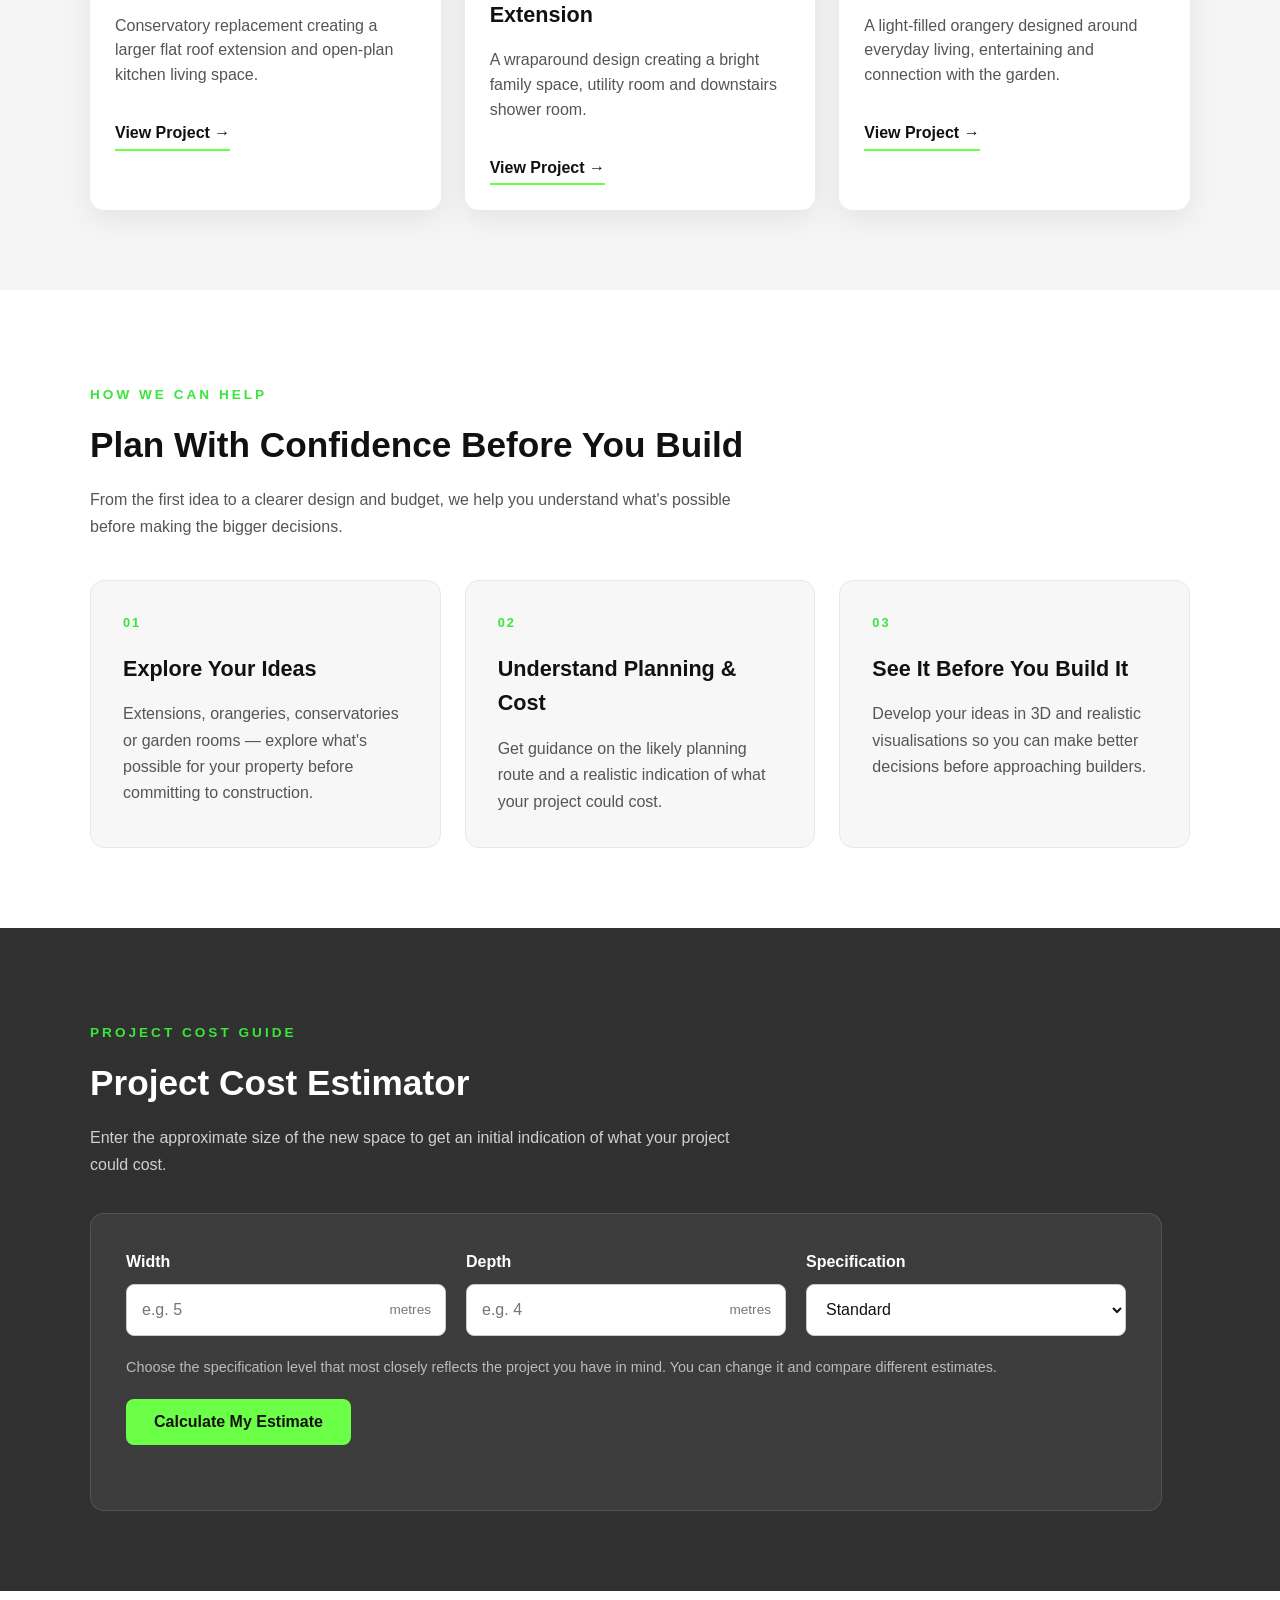
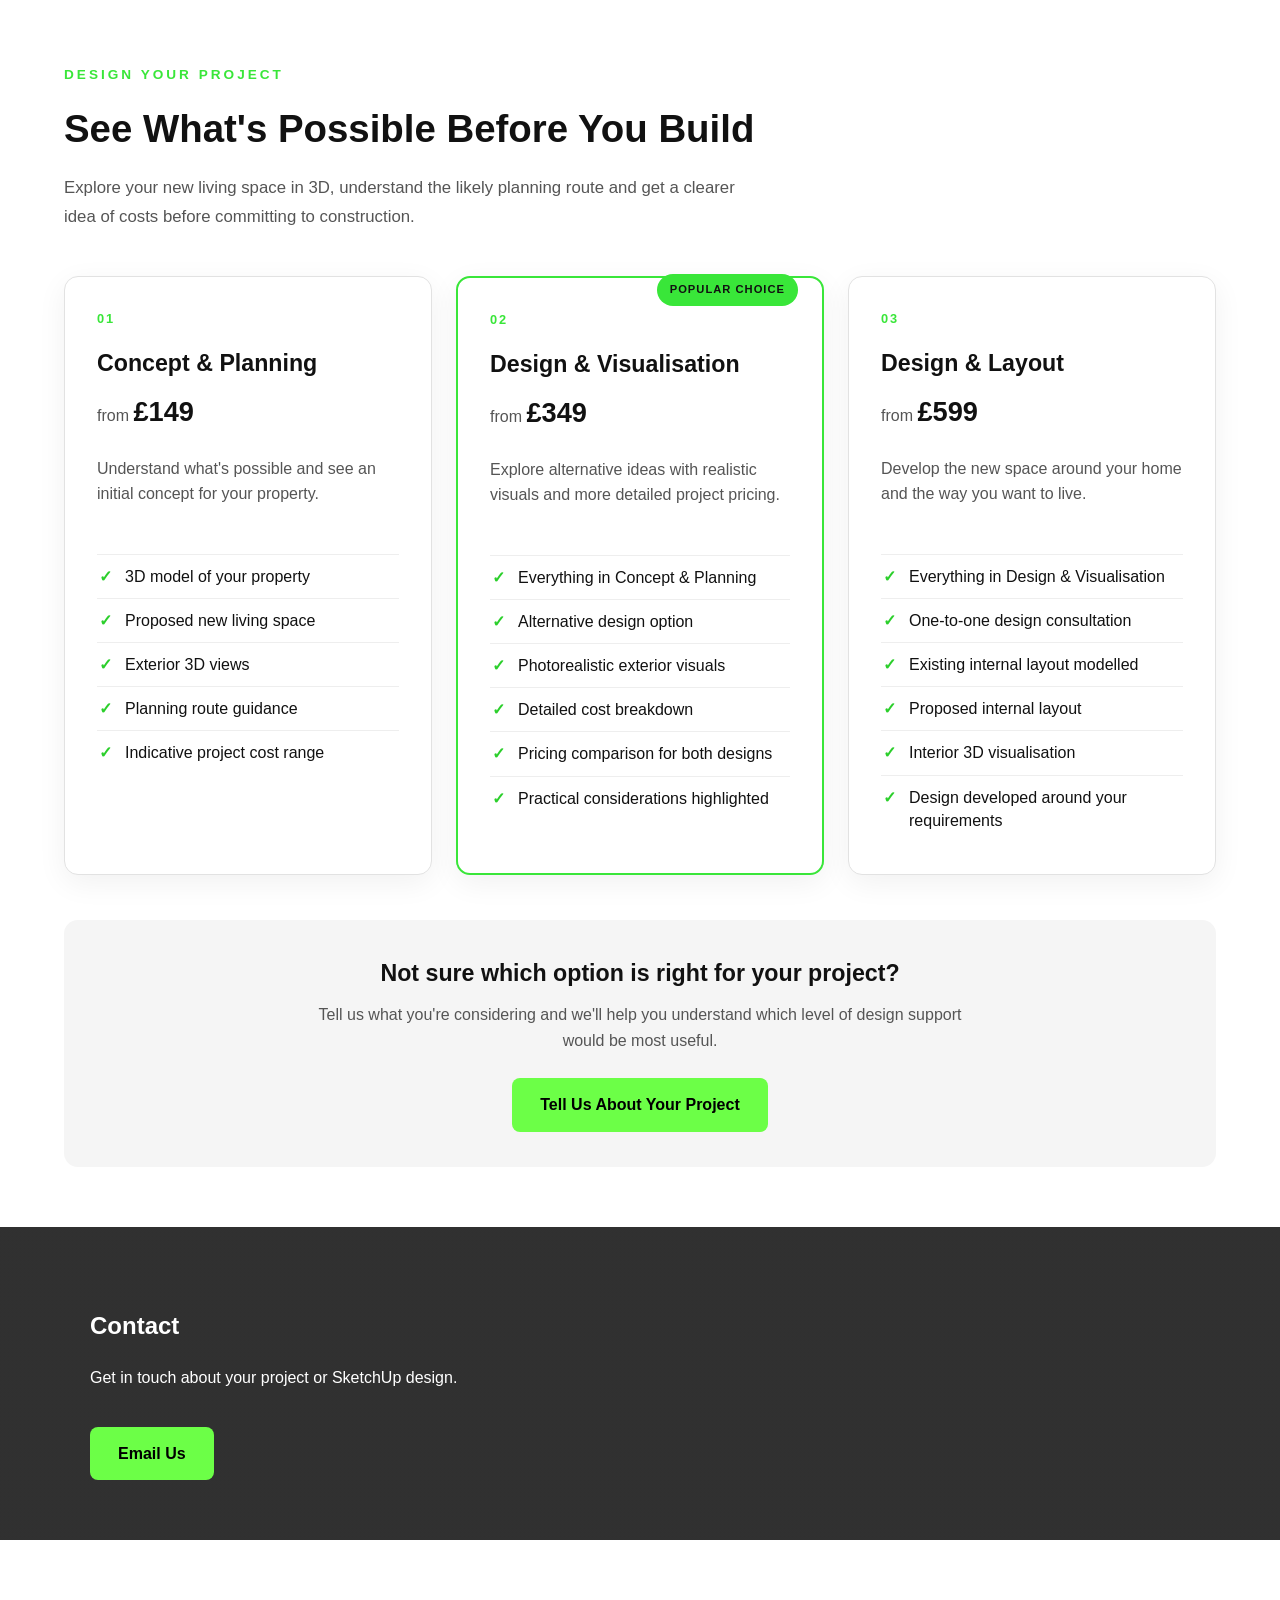
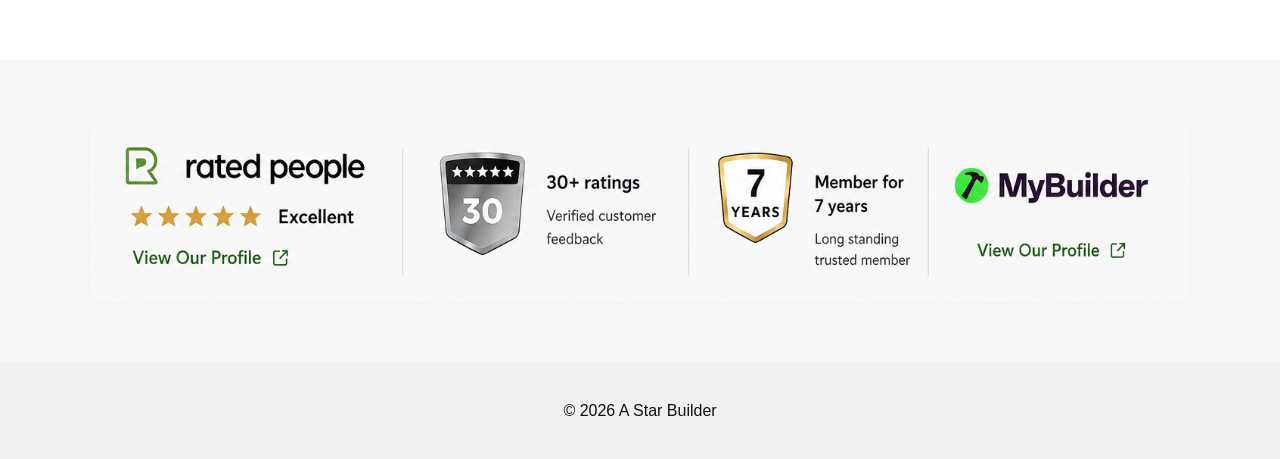
==== commit 86261ac7: "Update index.html Update design services navigation" ====
--- a/index.html
+++ b/index.html
@@ -17,7 +17,7 @@
       <nav>
         <a href="#services">Services</a>
         <a href="#calculator">Estimator</a>
-        <a href="#sketchup">SketchUp Design</a>
+        <a href="#sketchup">Design Services</a>
         <a href="projects.html">Projects</a>
         <a href="#contact">Contact</a>
       </nav>
@@ -386,7 +386,7 @@
     <p>© 2026 A Star Builder</p>
   </footer>
 
-  <script src="script.js"></script>
+  <script src="script.js?v=2"></script>
   <a href="https://wa.me/447548393451" 
    class="whatsapp-button" 
    target="_blank">
--- a/styles.css
+++ b/styles.css
@@ -1137,3 +1137,89 @@
         font-size: 2rem;
     }
 }
+
+/* =========================
+   ESTIMATOR RESULT
+   ========================= */
+
+.estimate-output {
+    margin-top: 30px;
+    padding-top: 30px;
+    border-top: 1px solid rgba(255, 255, 255, 0.15);
+}
+
+.estimate-label {
+    color: #39e639;
+    font-size: 0.75rem;
+    font-weight: 800;
+    letter-spacing: 2px;
+    margin: 0 0 8px;
+}
+
+.estimate-area {
+    color: #ccc;
+    margin: 0 0 8px;
+}
+
+.estimate-price {
+    font-size: 2.4rem;
+    font-weight: 800;
+    line-height: 1.2;
+    color: #fff;
+    margin: 8px 0 20px;
+}
+
+.estimate-explanation {
+    max-width: 750px;
+    line-height: 1.6;
+    margin-bottom: 8px;
+}
+
+.estimate-disclaimer {
+    max-width: 800px;
+    color: #aaa;
+    font-size: 0.88rem;
+    line-height: 1.6;
+    margin-bottom: 28px;
+}
+
+.estimate-next-step {
+    background: rgba(255, 255, 255, 0.07);
+    border-left: 3px solid #39e639;
+    border-radius: 8px;
+    padding: 25px 28px;
+}
+
+.estimate-next-step h3 {
+    margin: 0 0 10px;
+    font-size: 1.25rem;
+}
+
+.estimate-next-step p {
+    max-width: 720px;
+    color: #ccc;
+    line-height: 1.6;
+    margin: 0 0 5px;
+}
+
+.estimate-next-step .btn {
+    margin-top: 18px;
+}
+
+.estimate-error {
+    margin-top: 25px;
+    padding: 15px 18px;
+    background: rgba(255, 255, 255, 0.08);
+    border-left: 3px solid #39e639;
+    border-radius: 6px;
+}
+
+@media (max-width: 600px) {
+    .estimate-price {
+        font-size: 1.9rem;
+    }
+
+    .estimate-next-step {
+        padding: 22px 18px;
+    }
+}
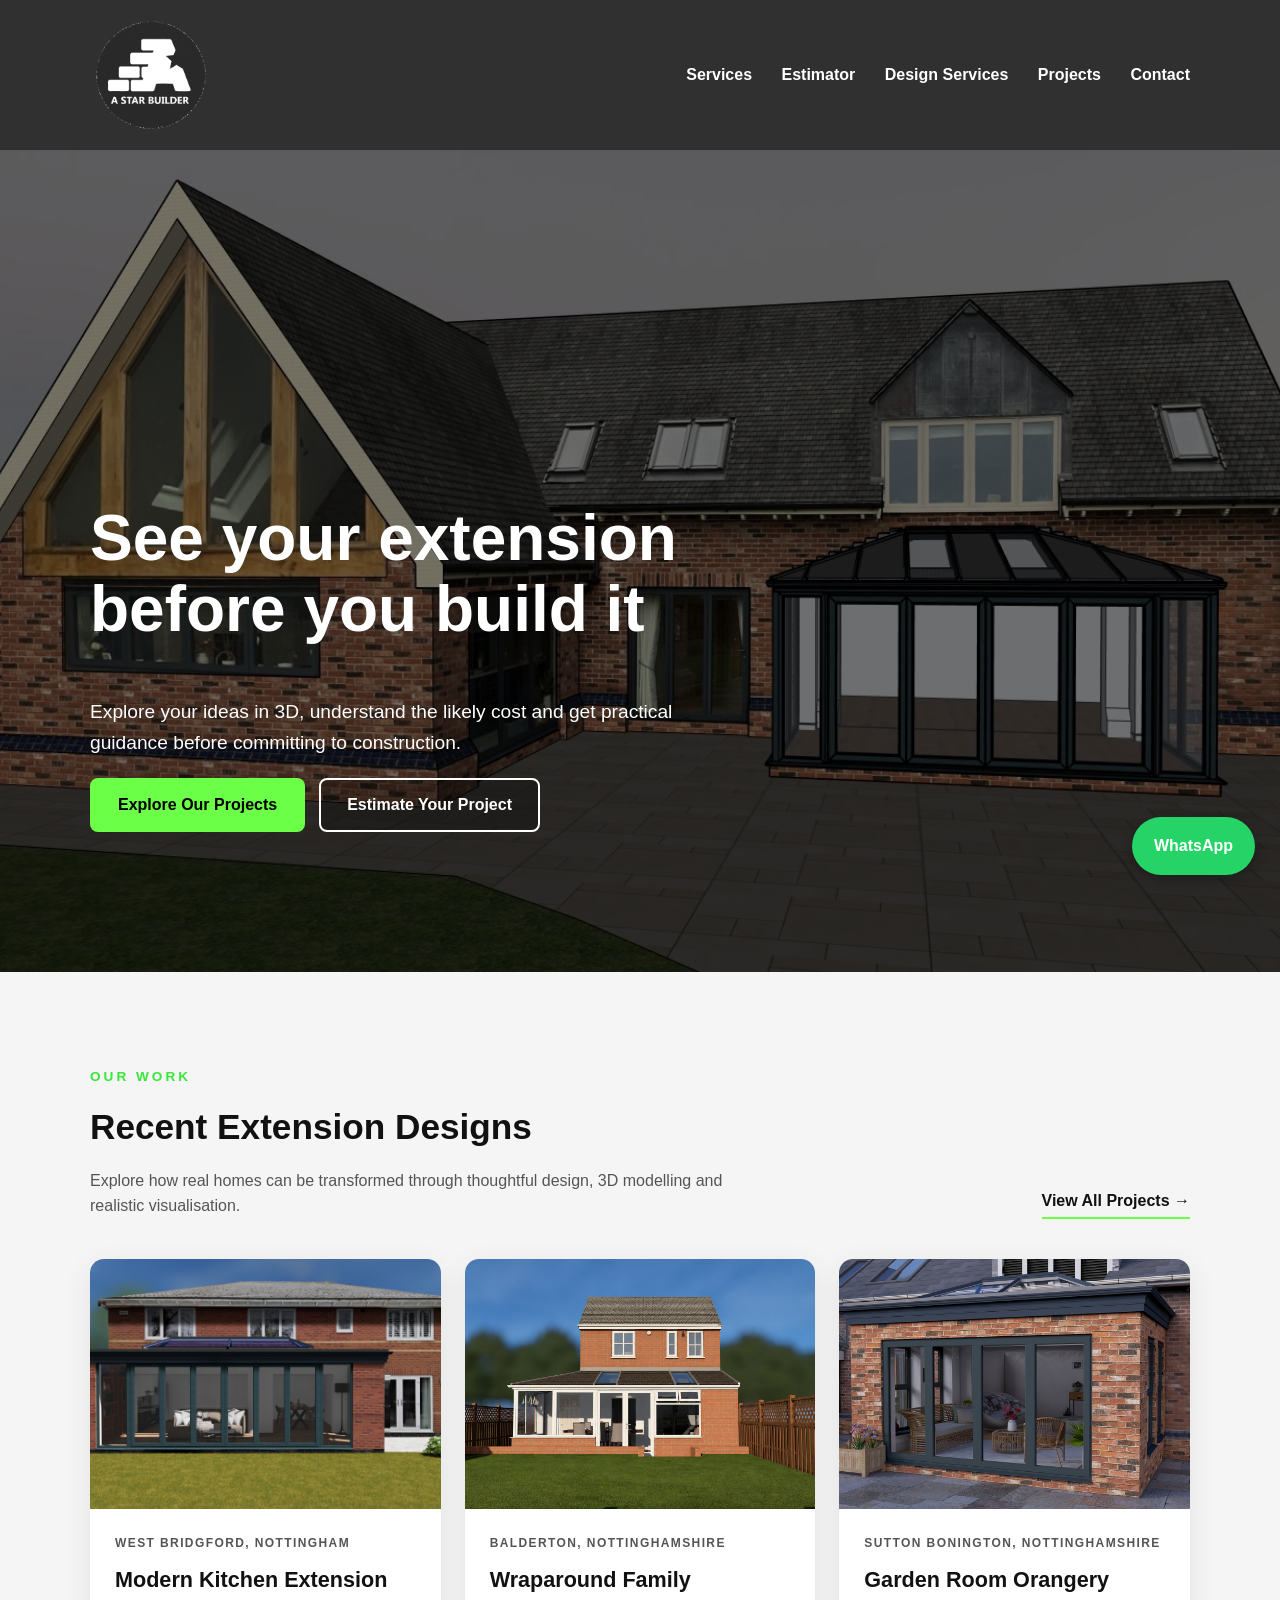
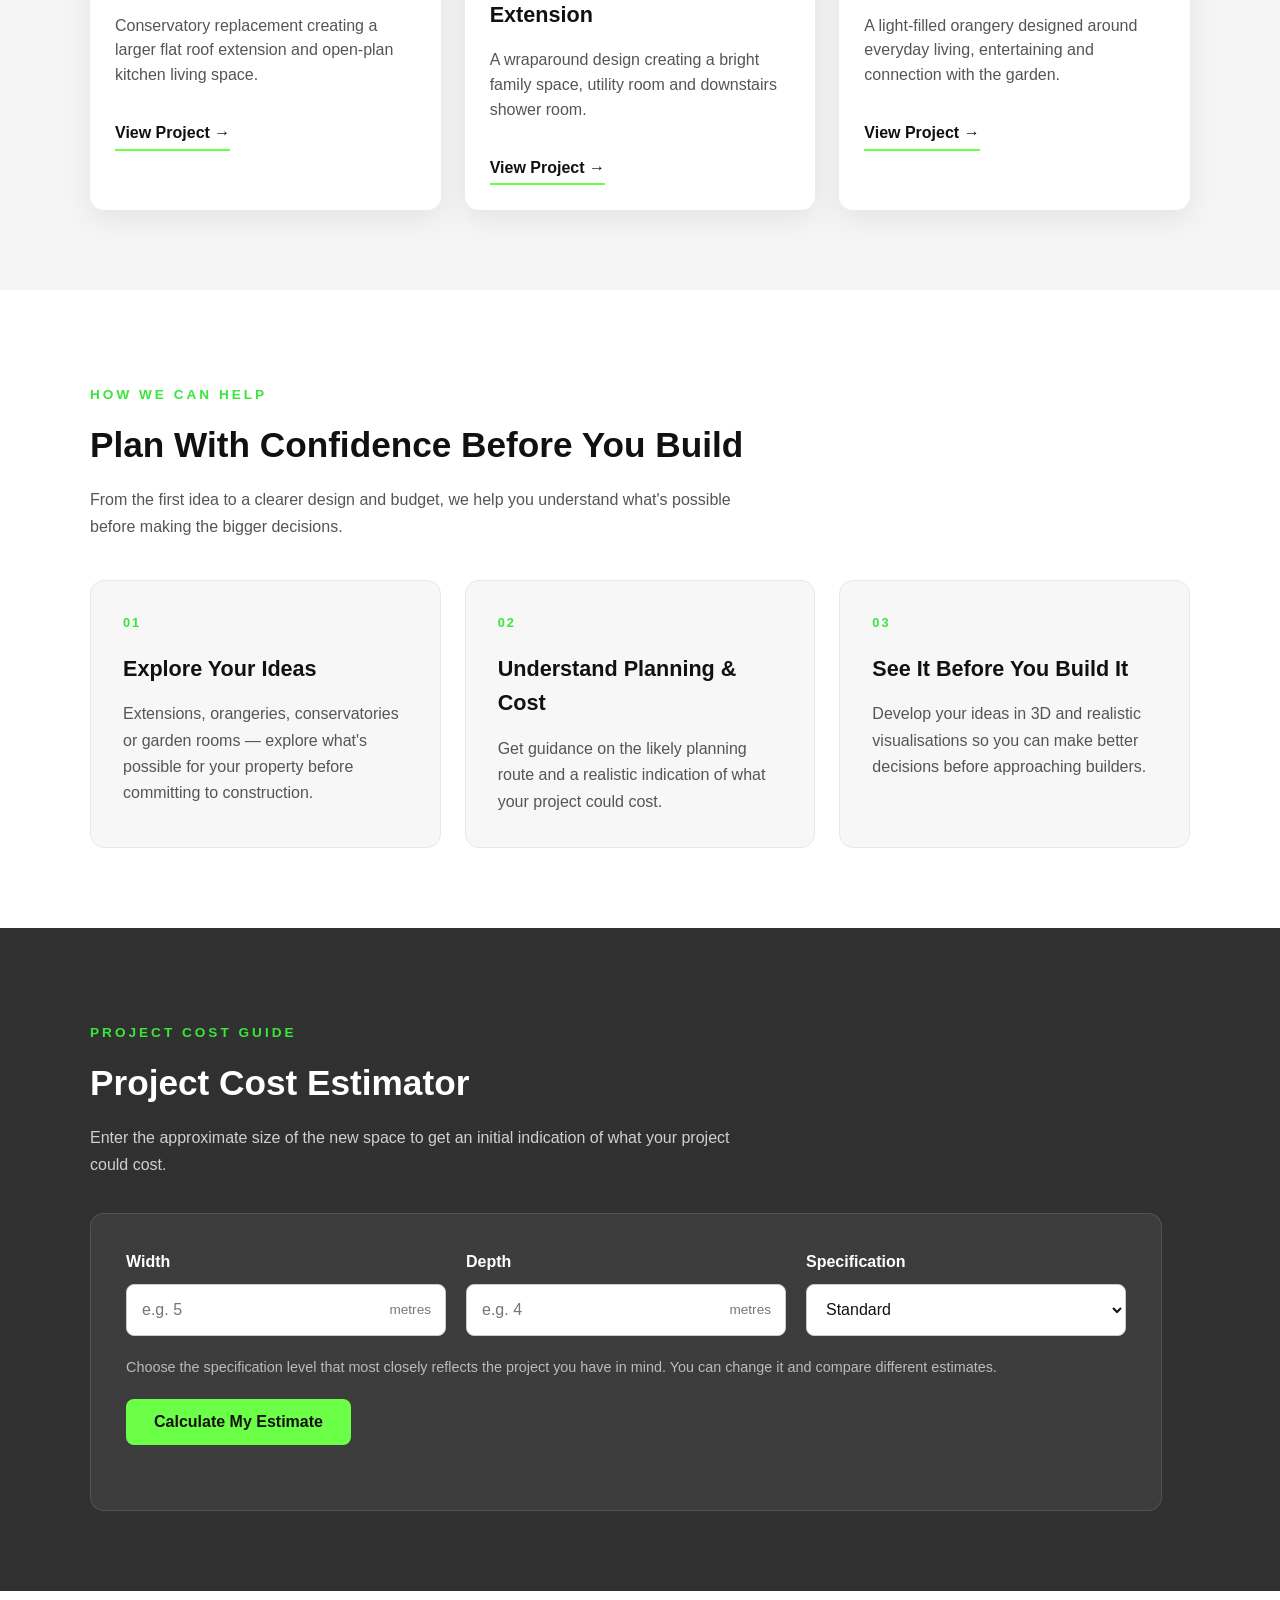
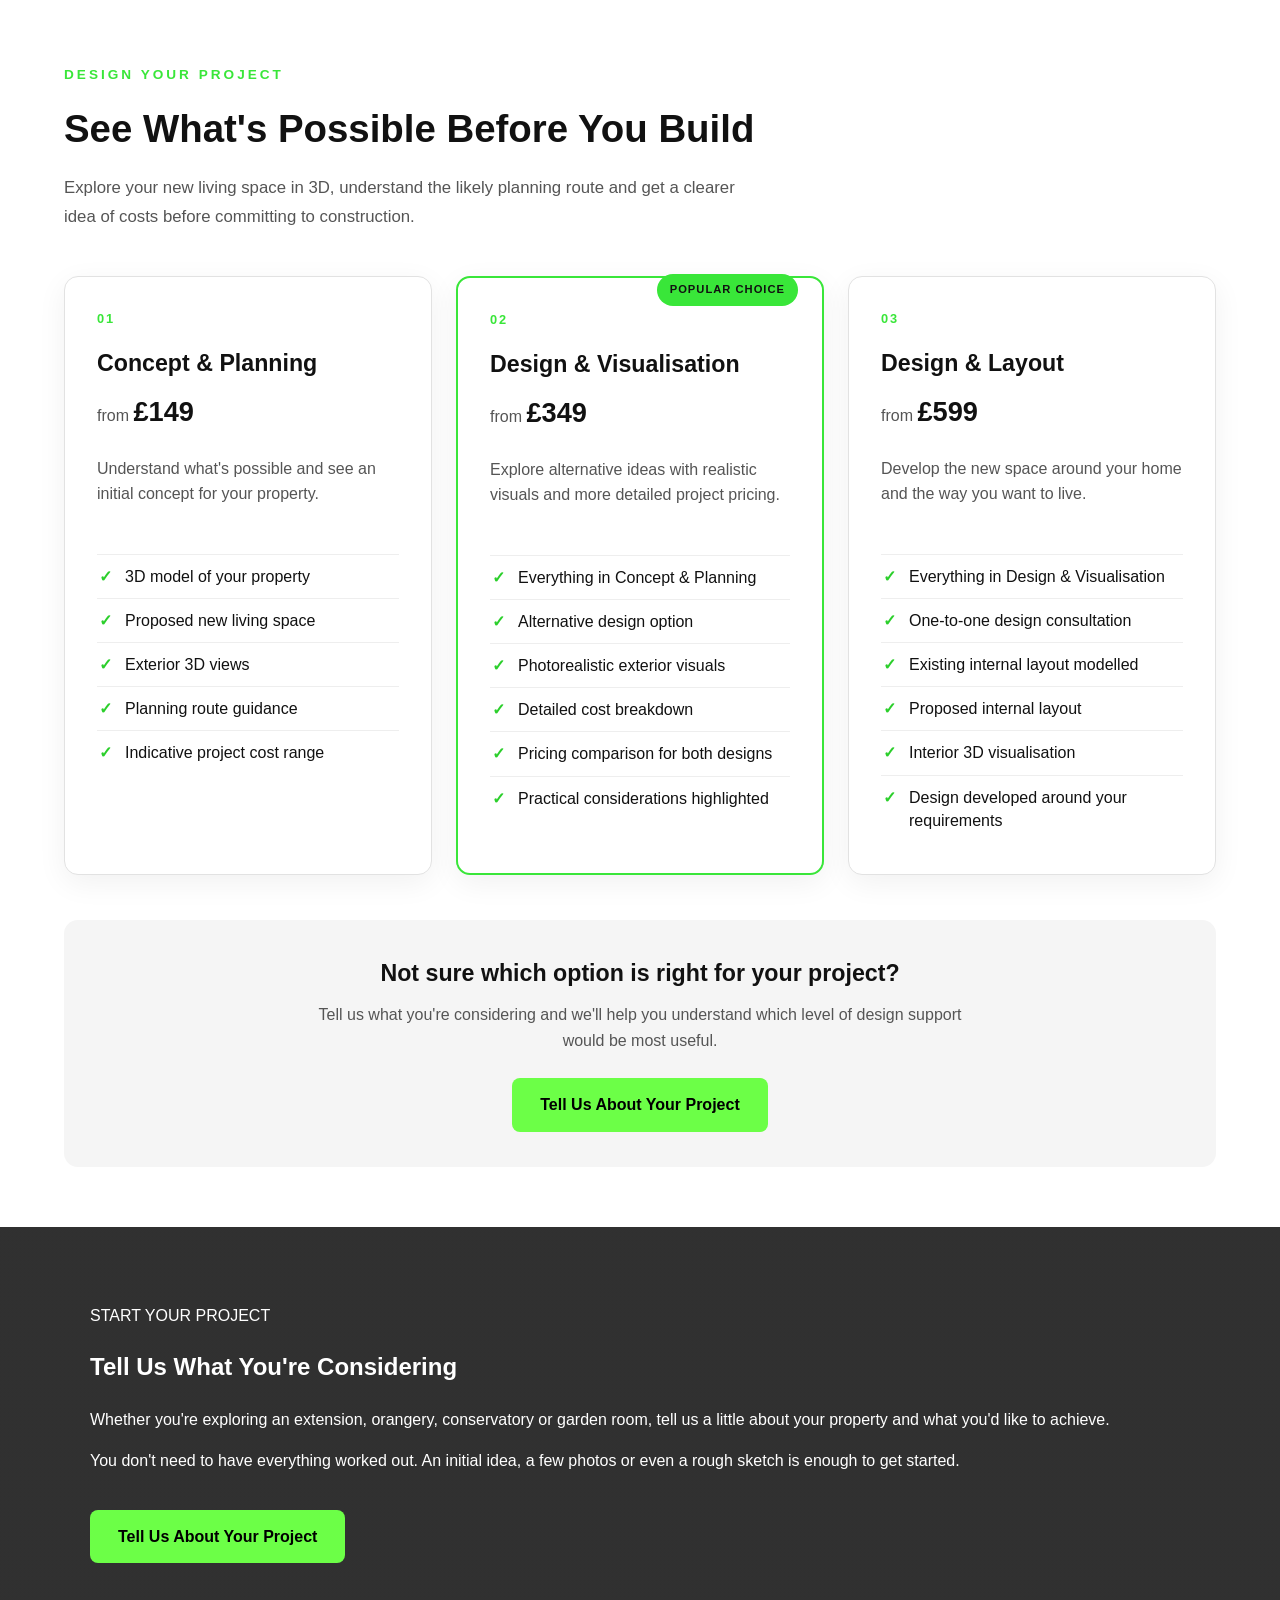
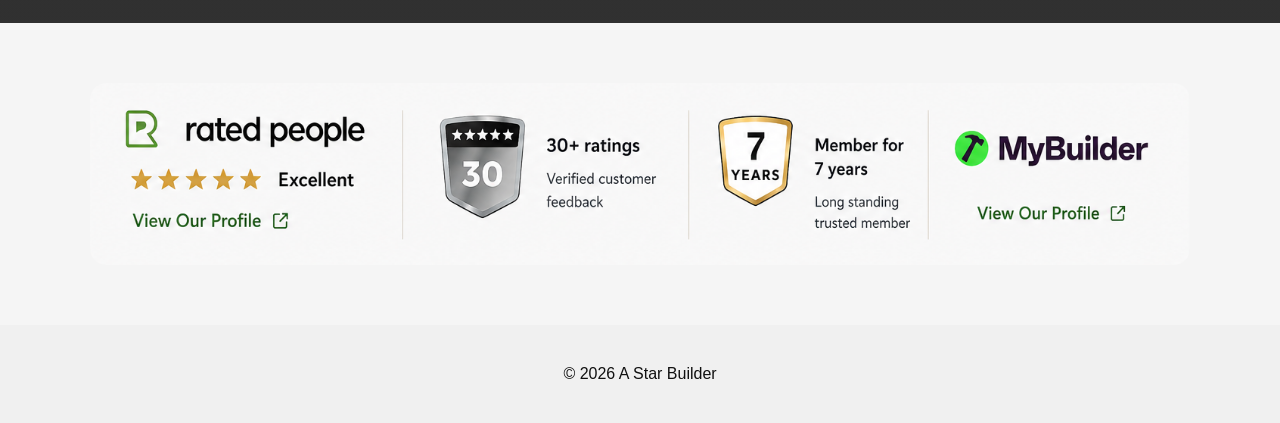
==== commit a0cc3d79: "Update index.html update contact button section" ====
--- a/index.html
+++ b/index.html
@@ -352,18 +352,26 @@
 </section>
 
   <section id="contact" class="section dark">
-    <div class="container">
-      <h2>Contact</h2>
-
-      <p>Get in touch about your project or SketchUp design.</p>
-
-      <a class="btn" href="mailto:info@astarbuilder.co.uk">Email Us</a>
-    </div>
-  </section>
-
-<section class="section">
   <div class="container">
-
+    <p class="contact-label">START YOUR PROJECT</p>
+
+    <h2>Tell Us What You're Considering</h2>
+
+    <p class="contact-intro">
+      Whether you're exploring an extension, orangery, conservatory or garden room,
+      tell us a little about your property and what you'd like to achieve.
+    </p>
+
+    <p class="contact-reassurance">
+      You don't need to have everything worked out. An initial idea, a few photos
+      or even a rough sketch is enough to get started.
+    </p>
+
+    <a class="btn" href="mailto:info@astarbuilder.co.uk">
+      Tell Us About Your Project
+    </a>
+  </div>
+</section>
    
     </a>
   </div>
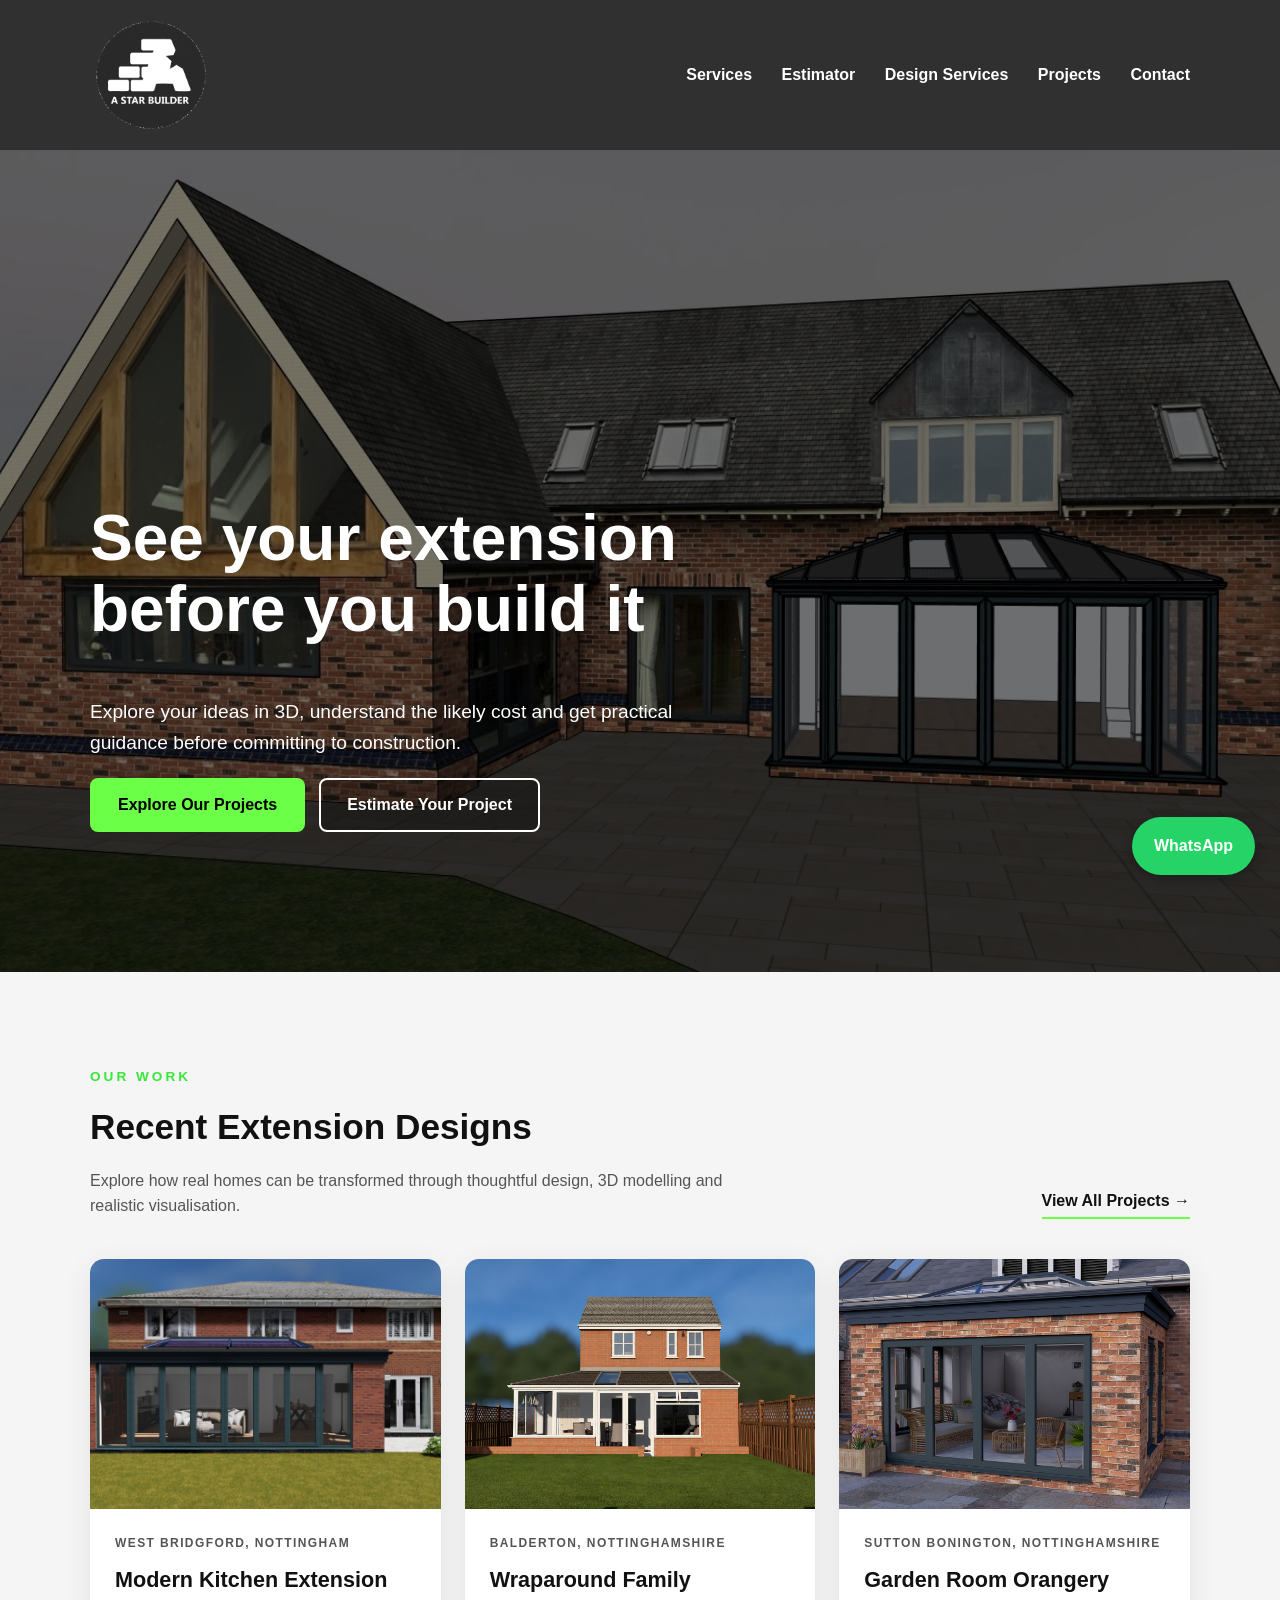
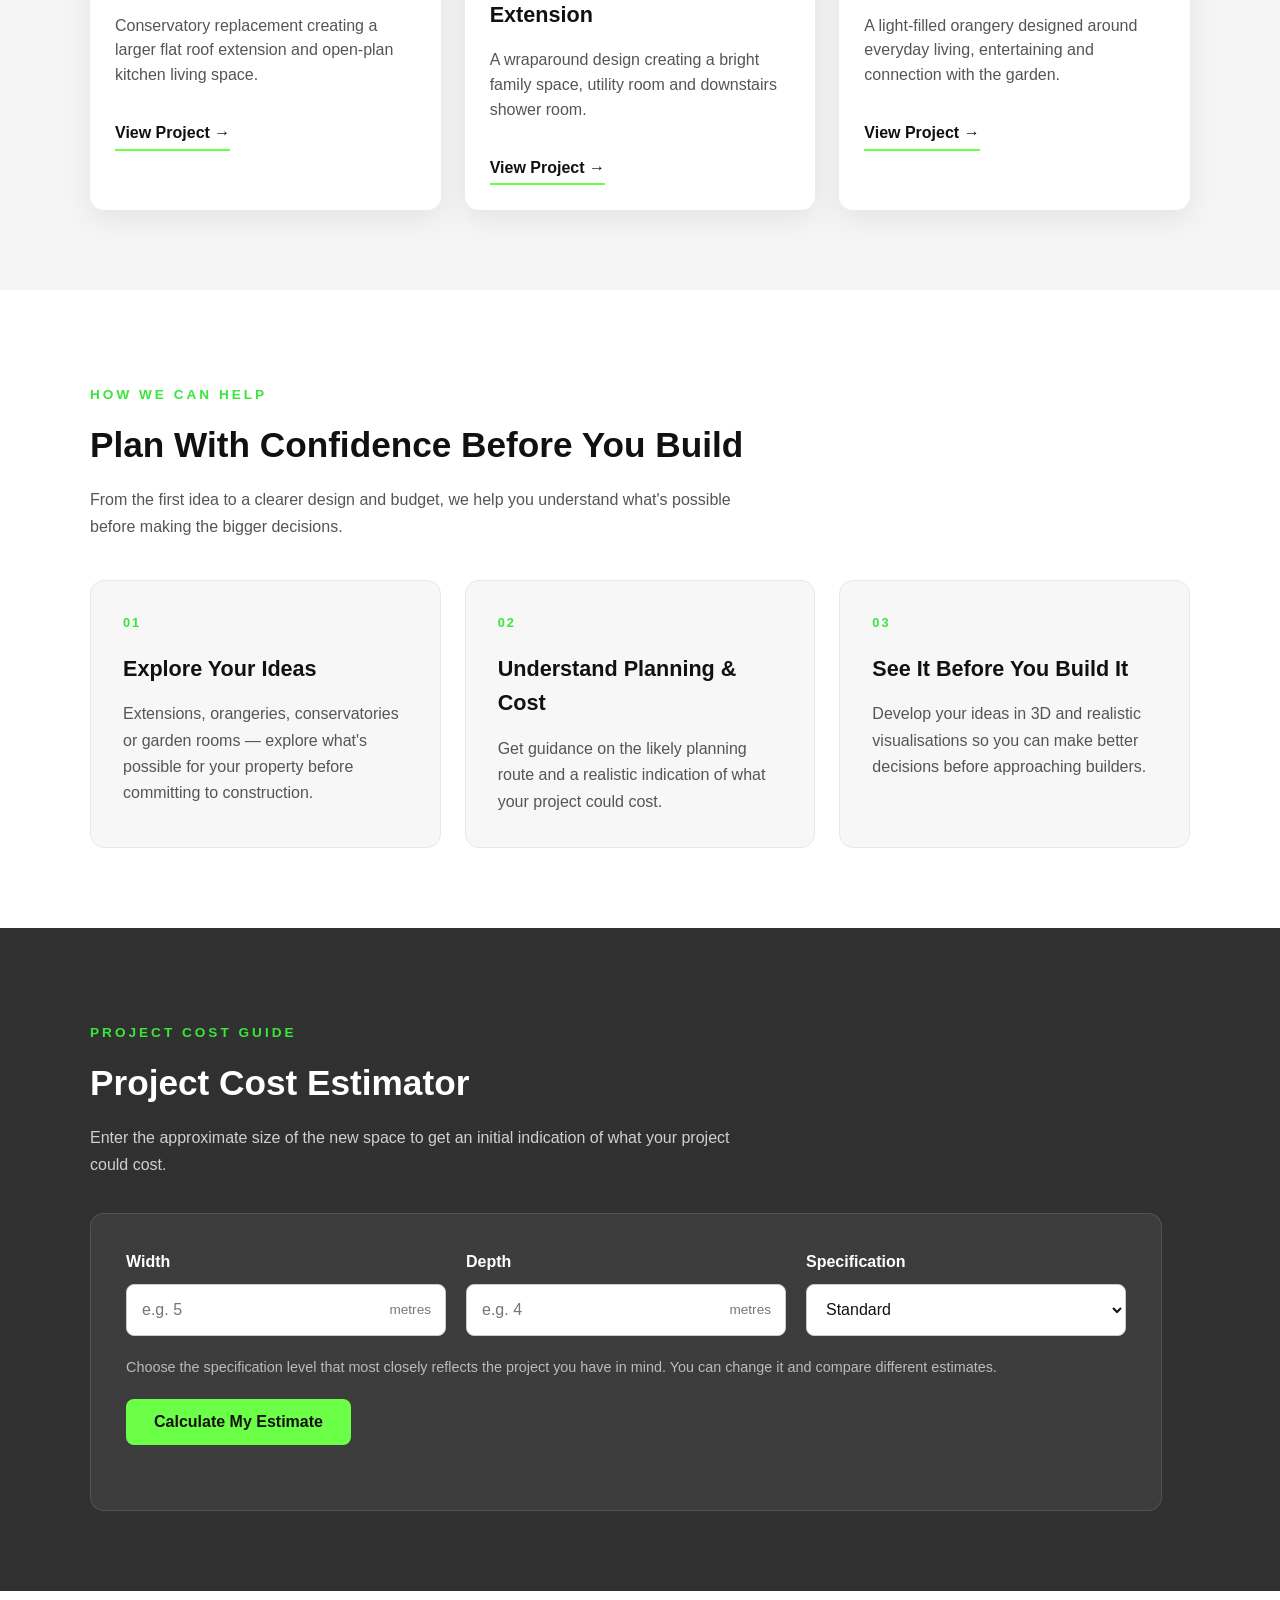
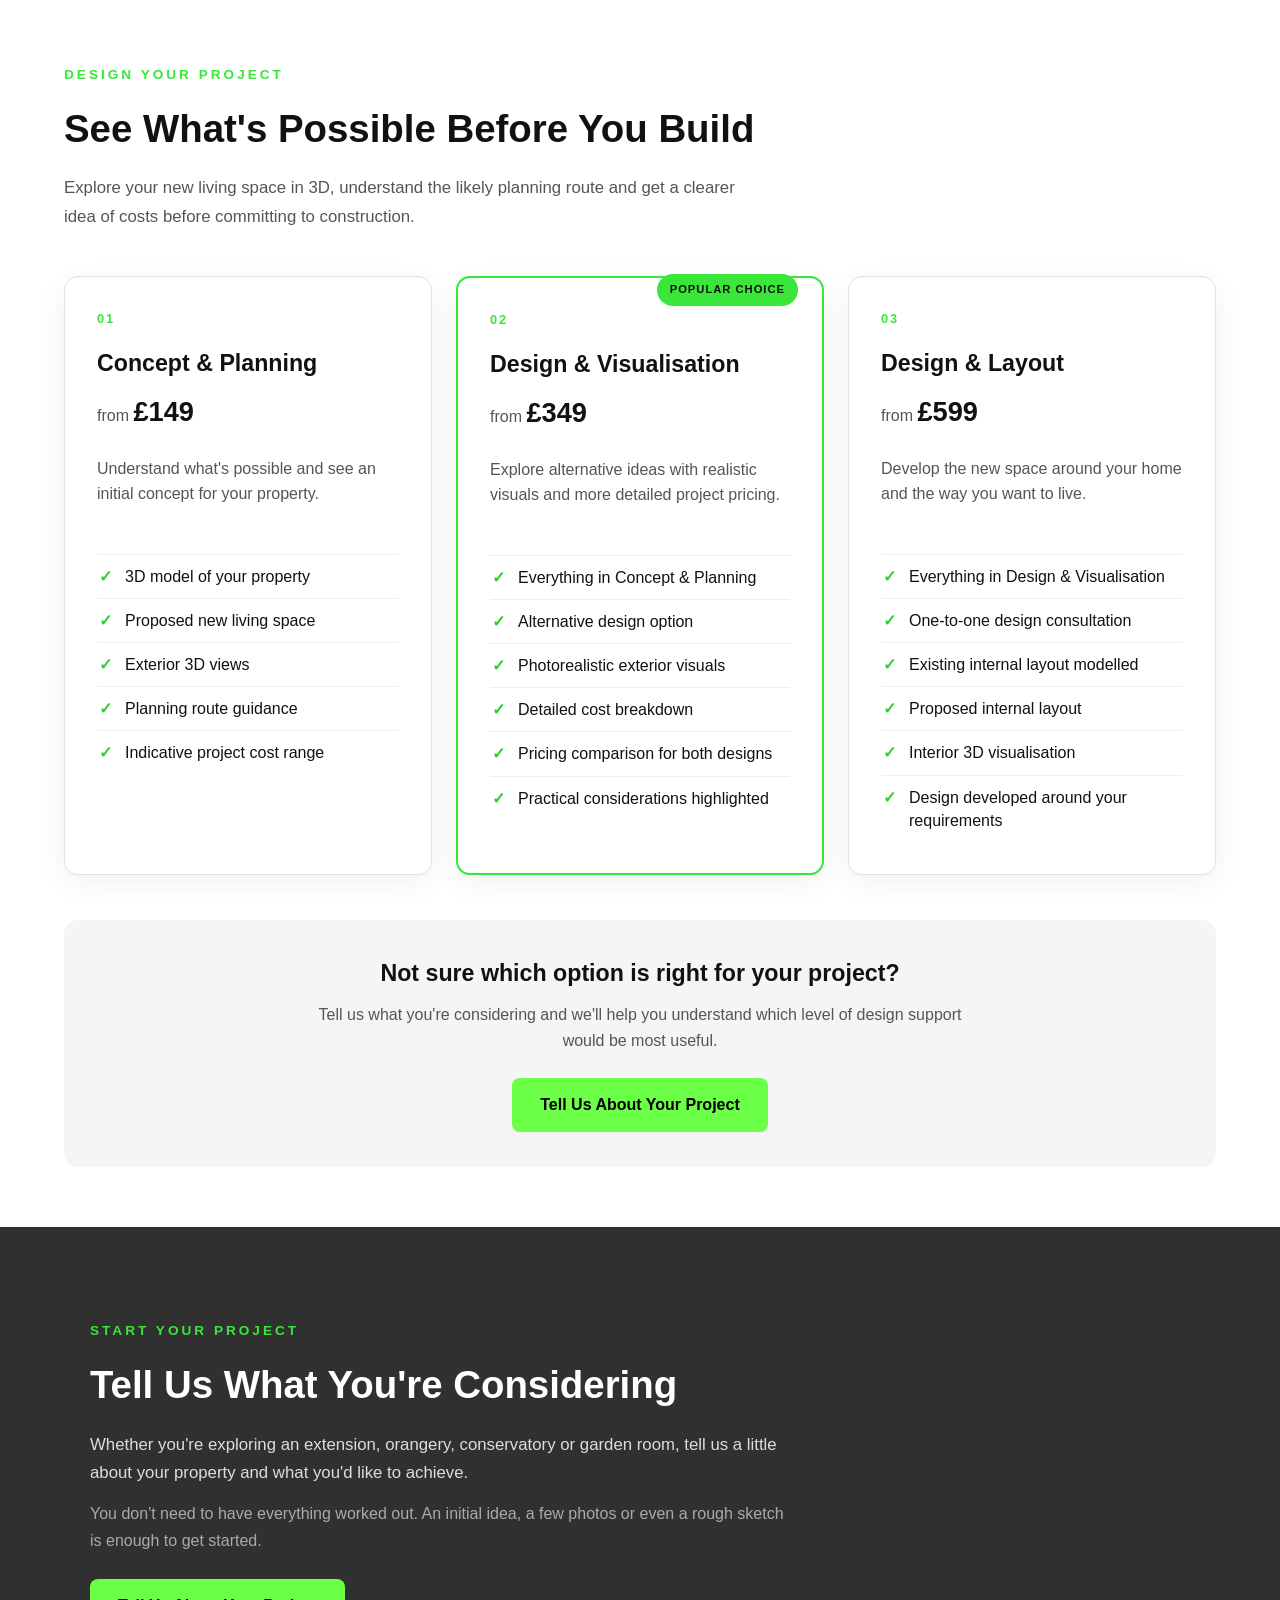
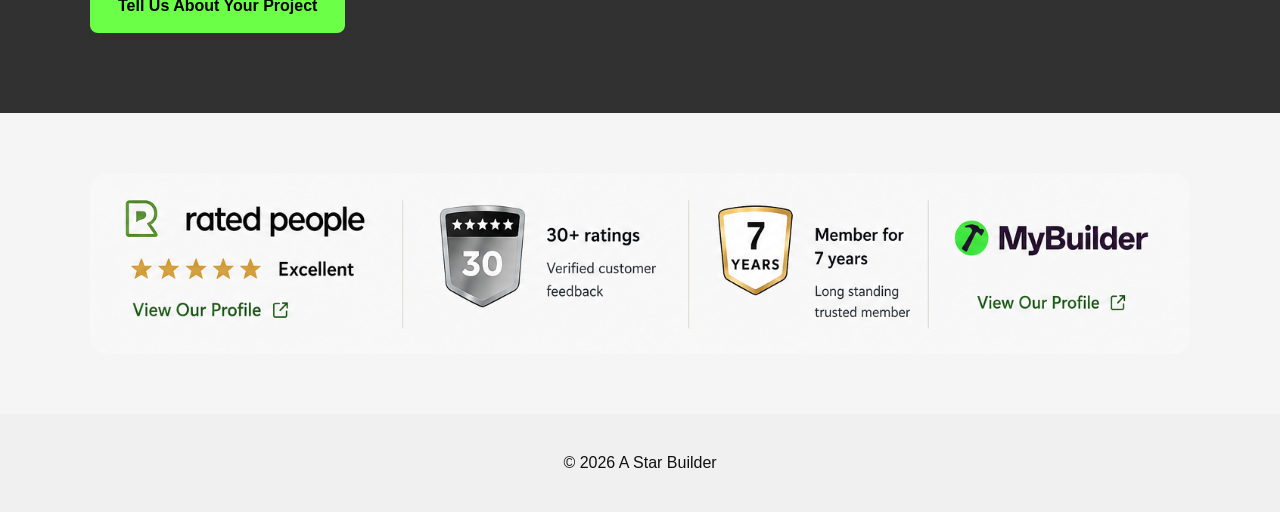
==== commit 573b011b: "Update index.html Refresh stylesheet version" ====
--- a/index.html
+++ b/index.html
@@ -4,7 +4,7 @@
   <meta charset="UTF-8">
   <meta name="viewport" content="width=device-width, initial-scale=1.0">
   <title>A Star Builder | Extensions & Design Visualisation</title>
-  <link rel="stylesheet" href="styles.css?v=5">
+  <link rel="stylesheet" href="styles.css?v=7">
 </head>
   
 <body>
--- a/styles.css
+++ b/styles.css
@@ -1223,3 +1223,53 @@
         padding: 22px 18px;
     }
 }
+
+/* =========================
+   CONTACT
+   ========================= */
+
+#contact {
+    padding: 80px 0;
+}
+
+#contact .contact-label {
+    color: #39e639;
+    font-size: 0.85rem;
+    font-weight: 700;
+    letter-spacing: 3px;
+    margin-bottom: 12px;
+}
+
+#contact h2 {
+    font-size: 2.4rem;
+    margin: 0 0 15px;
+}
+
+.contact-intro {
+    max-width: 700px;
+    color: #ddd;
+    font-size: 1.05rem;
+    line-height: 1.7;
+    margin: 0 0 12px;
+}
+
+.contact-reassurance {
+    max-width: 700px;
+    color: #aaa;
+    line-height: 1.7;
+    margin: 0;
+}
+
+#contact .btn {
+    margin-top: 25px;
+}
+
+@media (max-width: 800px) {
+    #contact {
+        padding: 55px 0;
+    }
+
+    #contact h2 {
+        font-size: 2rem;
+    }
+}
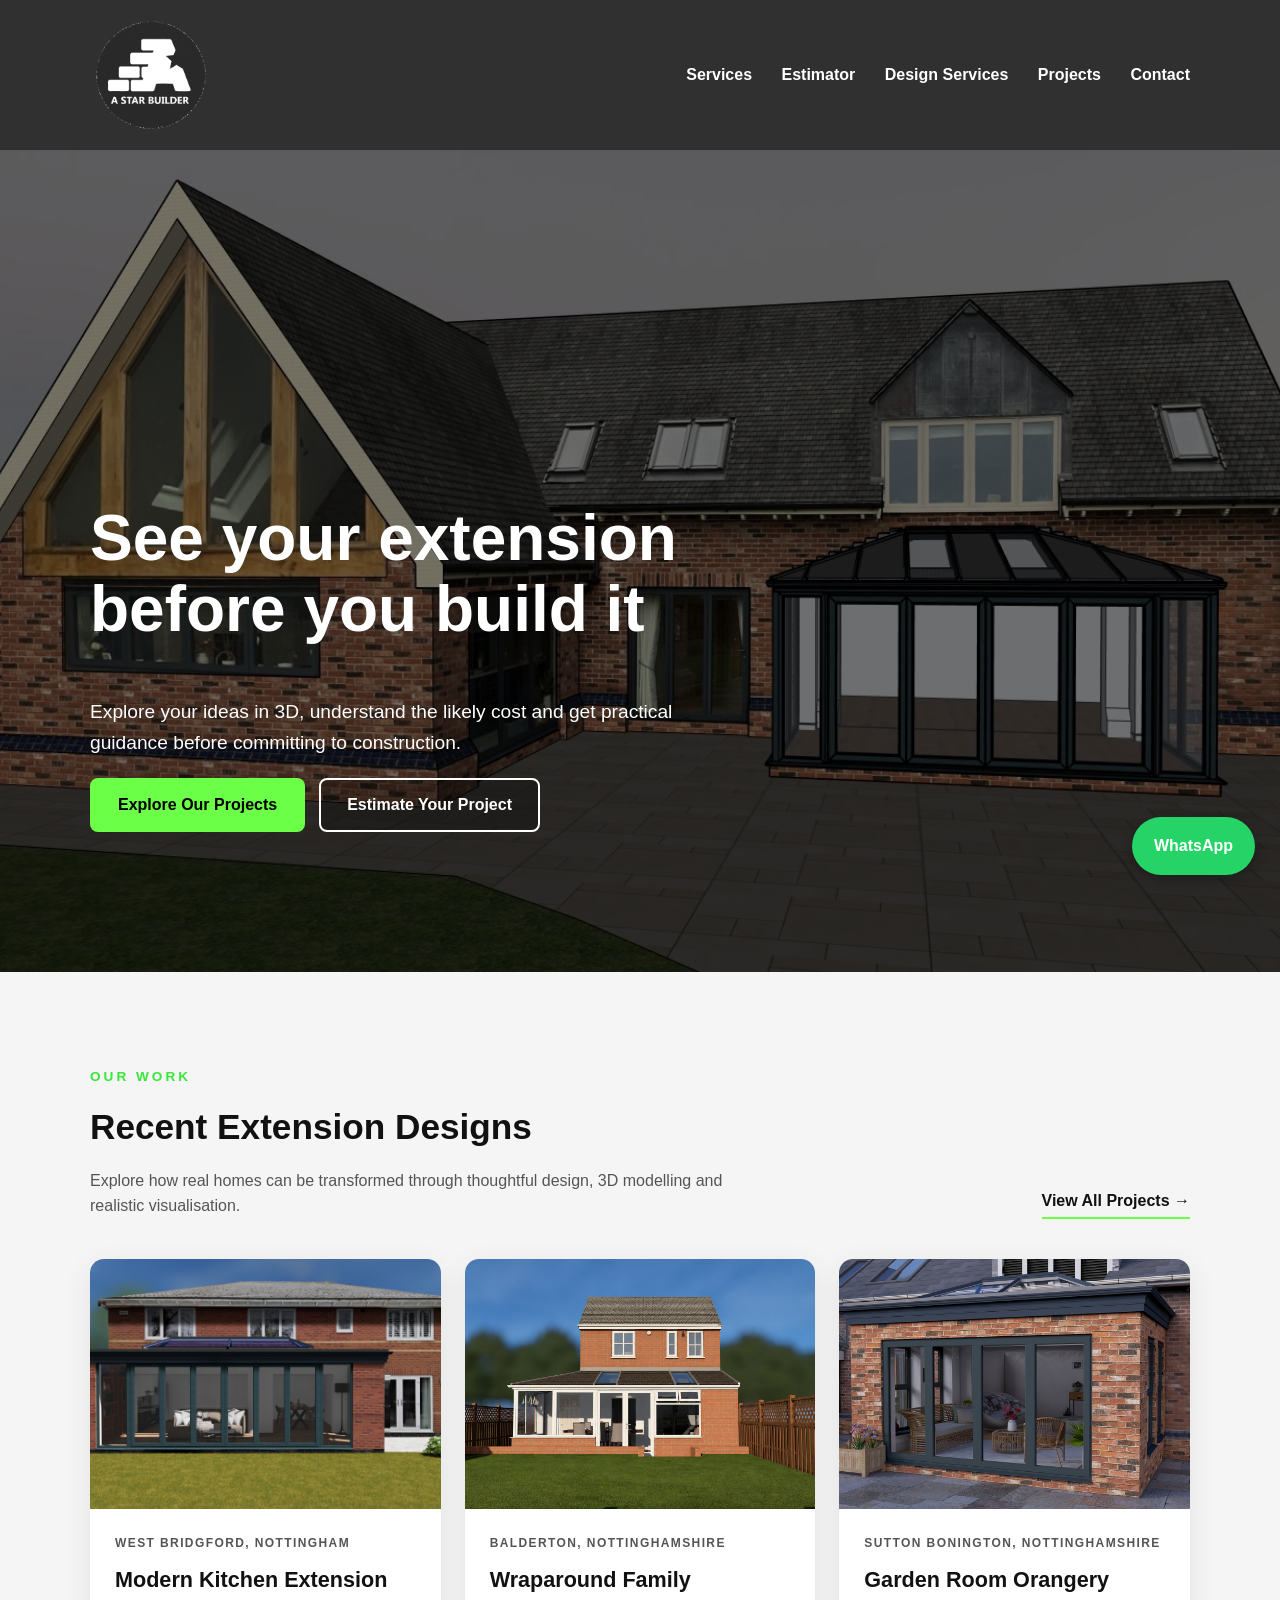
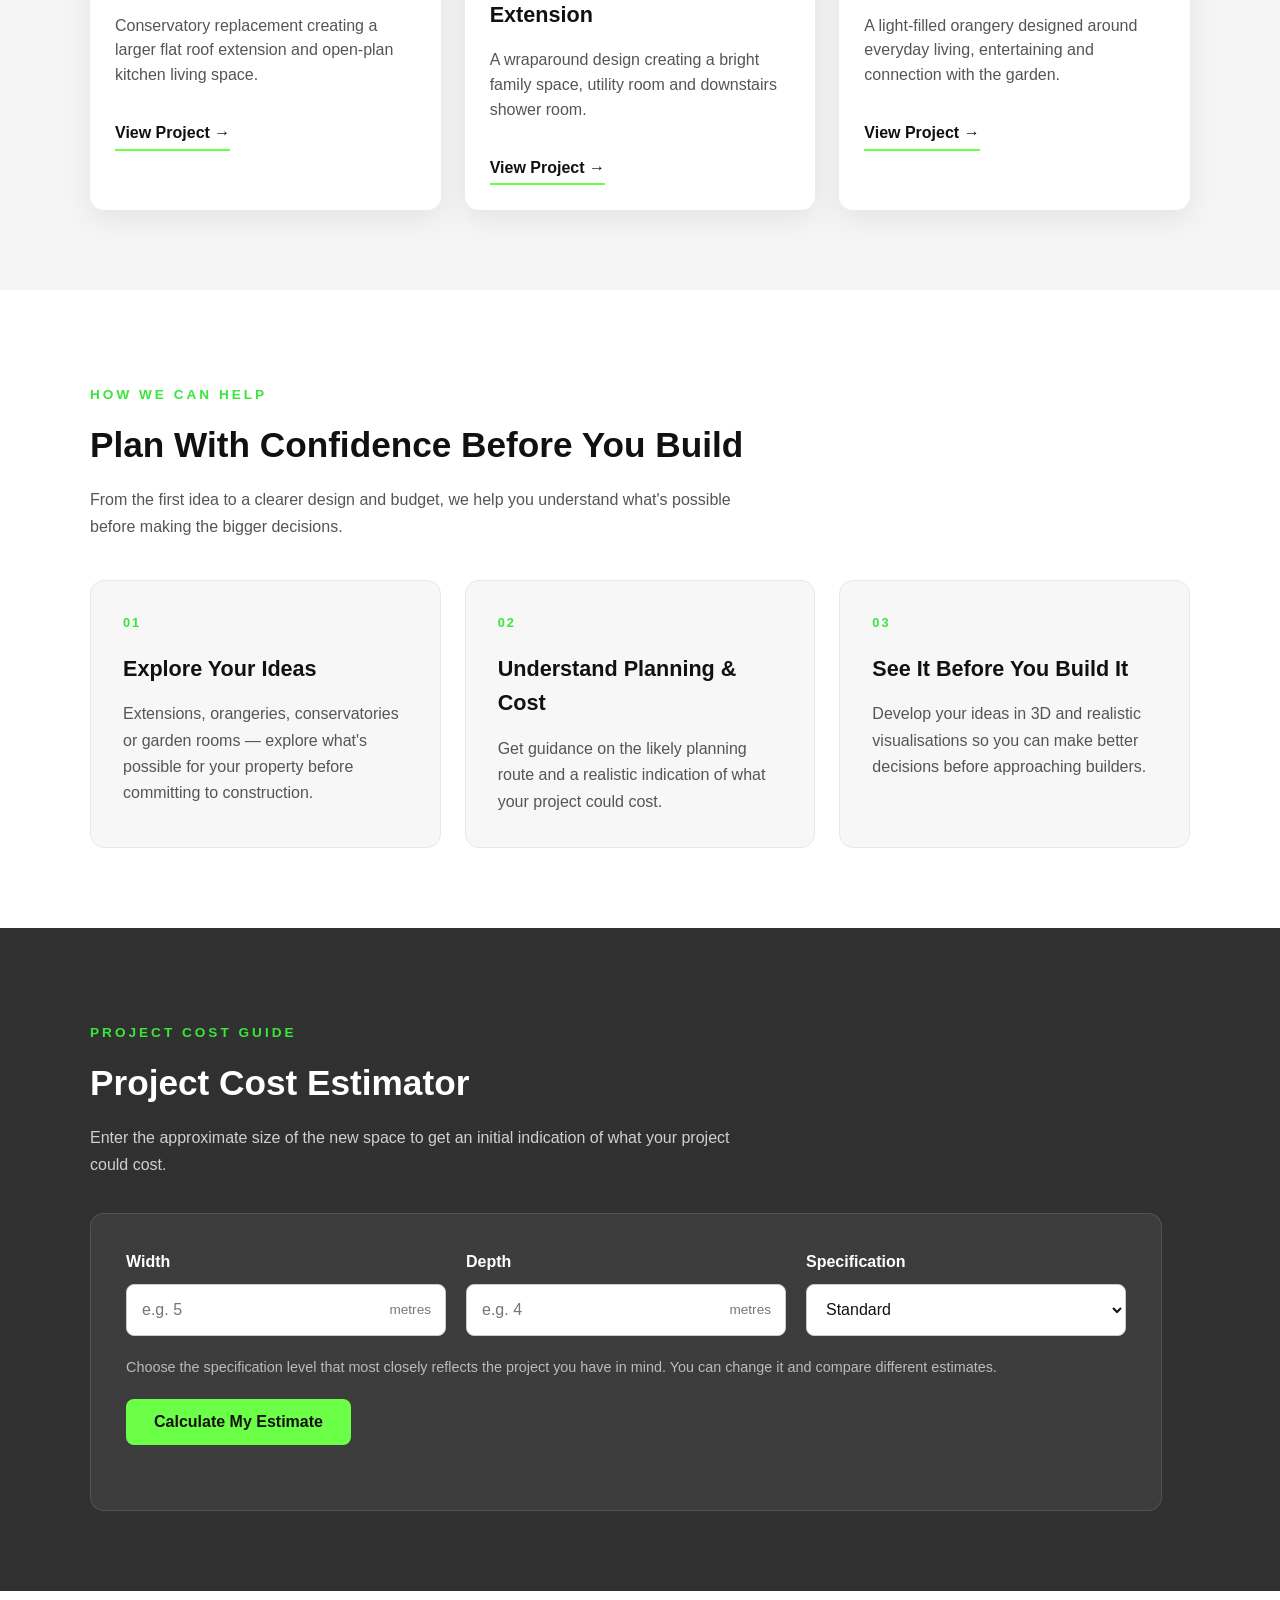
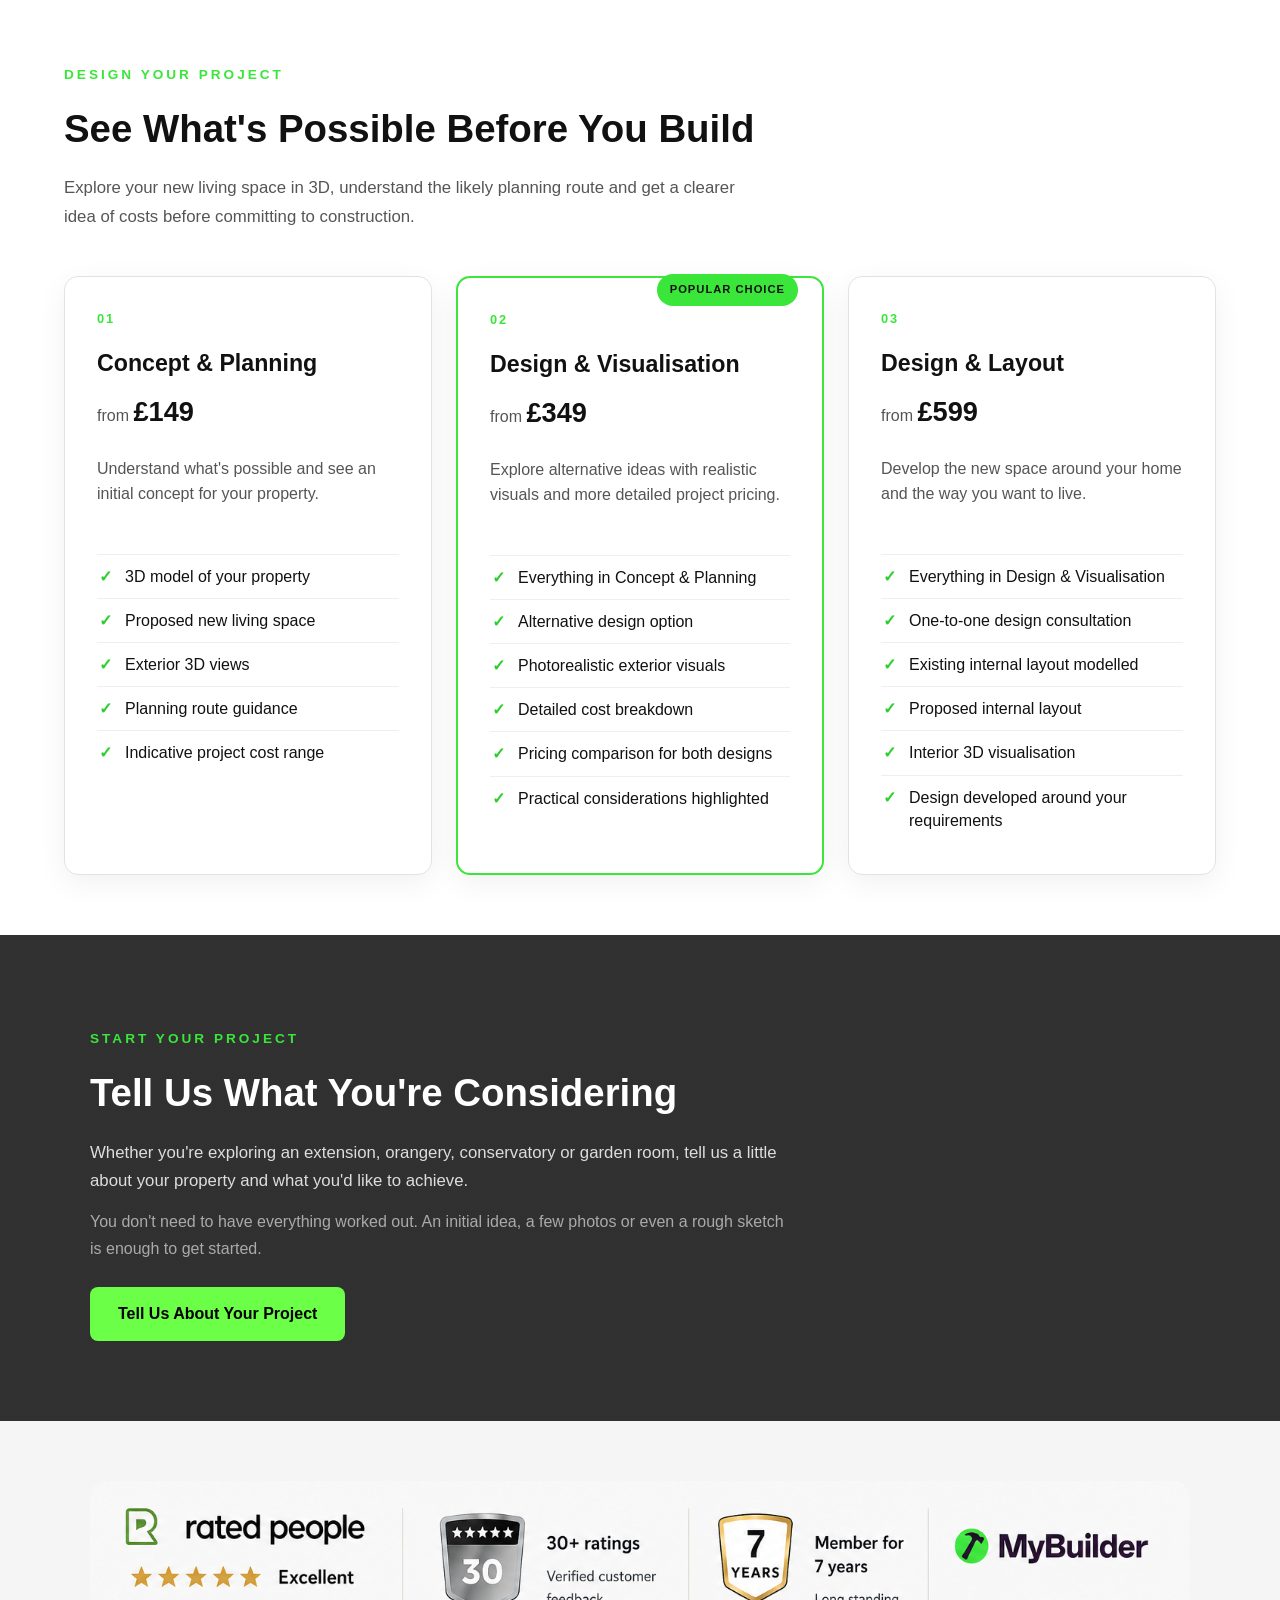
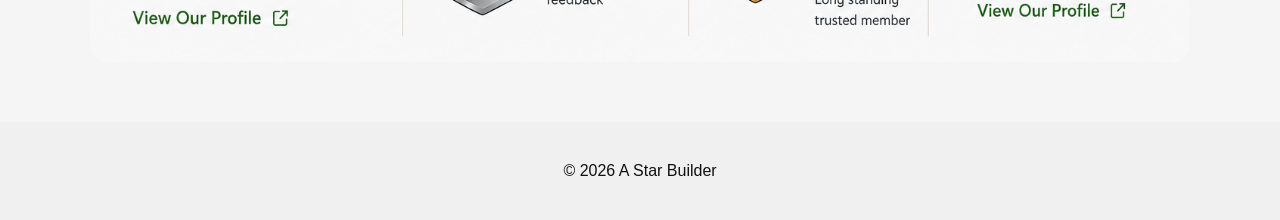
==== commit 3162067d: "Update index.html Remove duplicate project enquiry CTA" ====
--- a/index.html
+++ b/index.html
@@ -339,14 +339,7 @@
 
     </div>
 
-    <div class="design-help">
-        <h3>Not sure which option is right for your project?</h3>
-        <p>
-            Tell us what you're considering and we'll help you understand
-            which level of design support would be most useful.
-        </p>
-        <a href="#contact" class="btn">Tell Us About Your Project</a>
-    </div>
+    
 
 </div>
 </section>
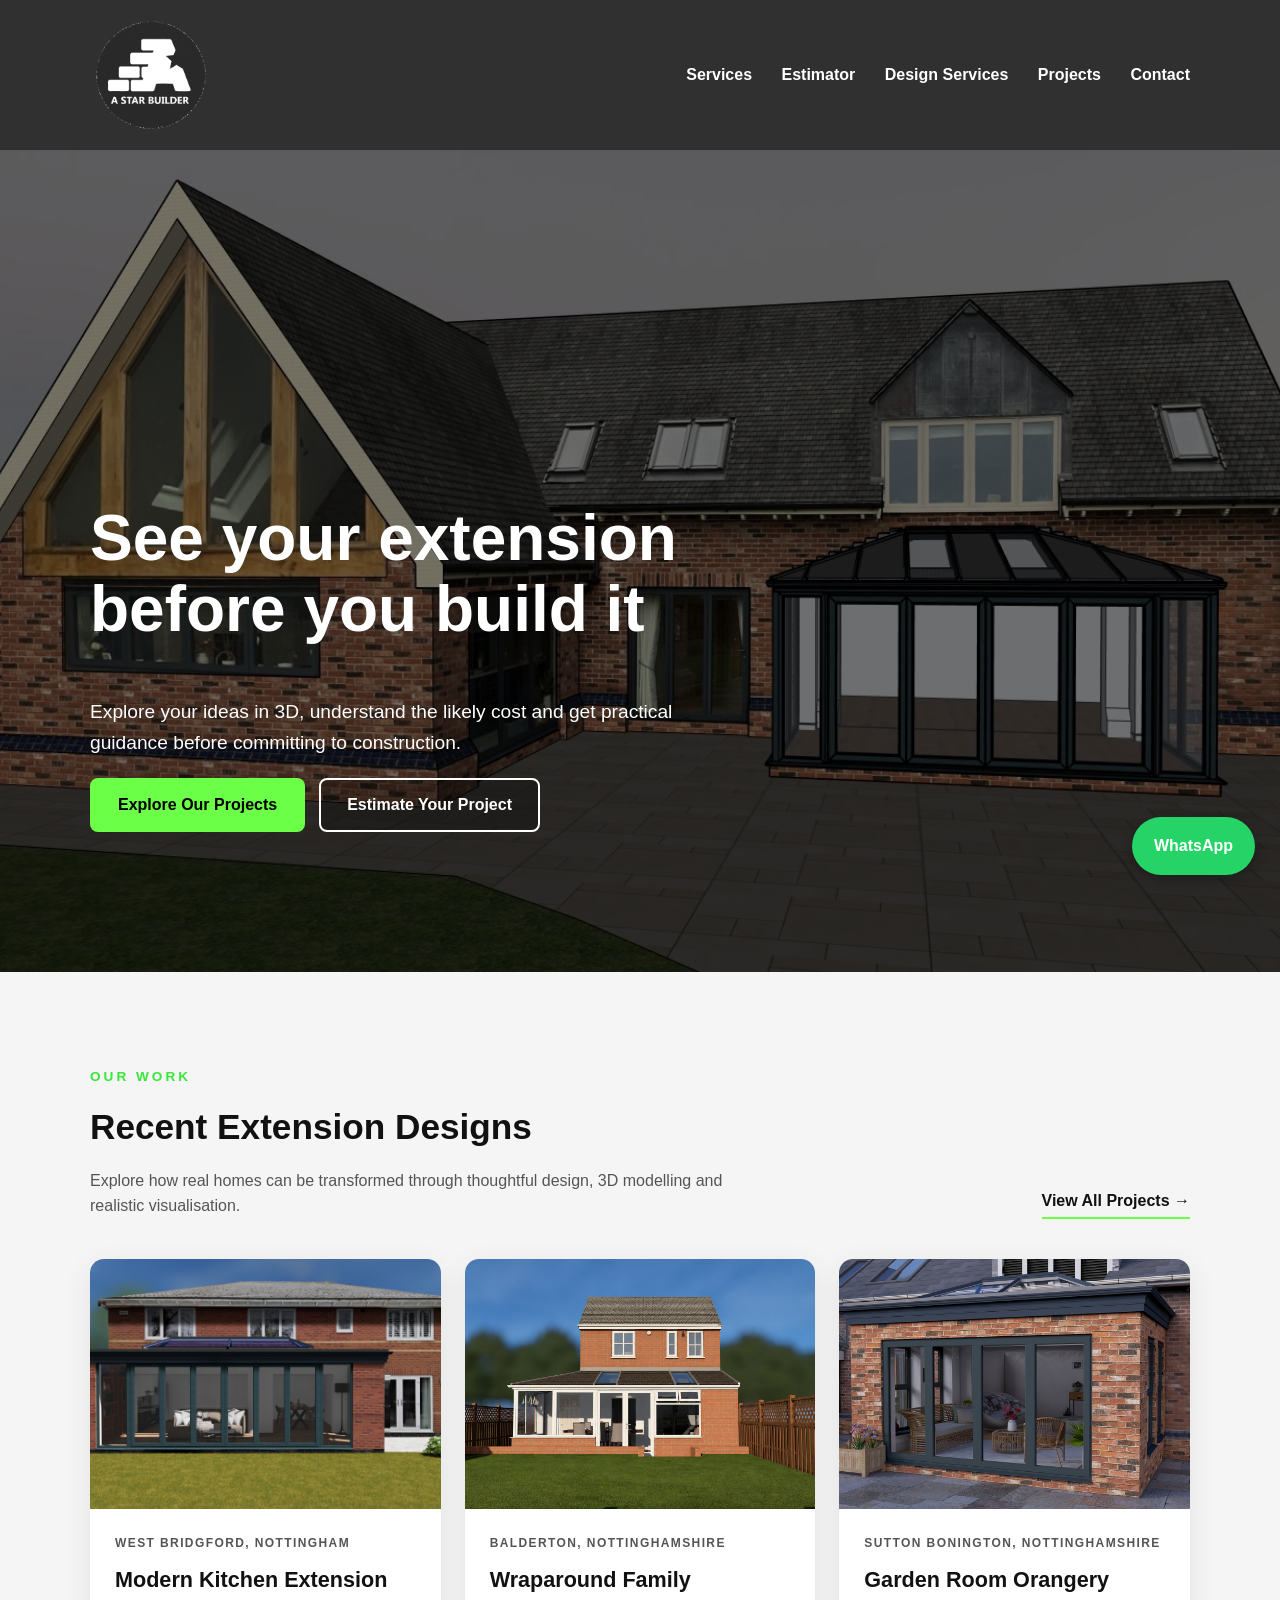
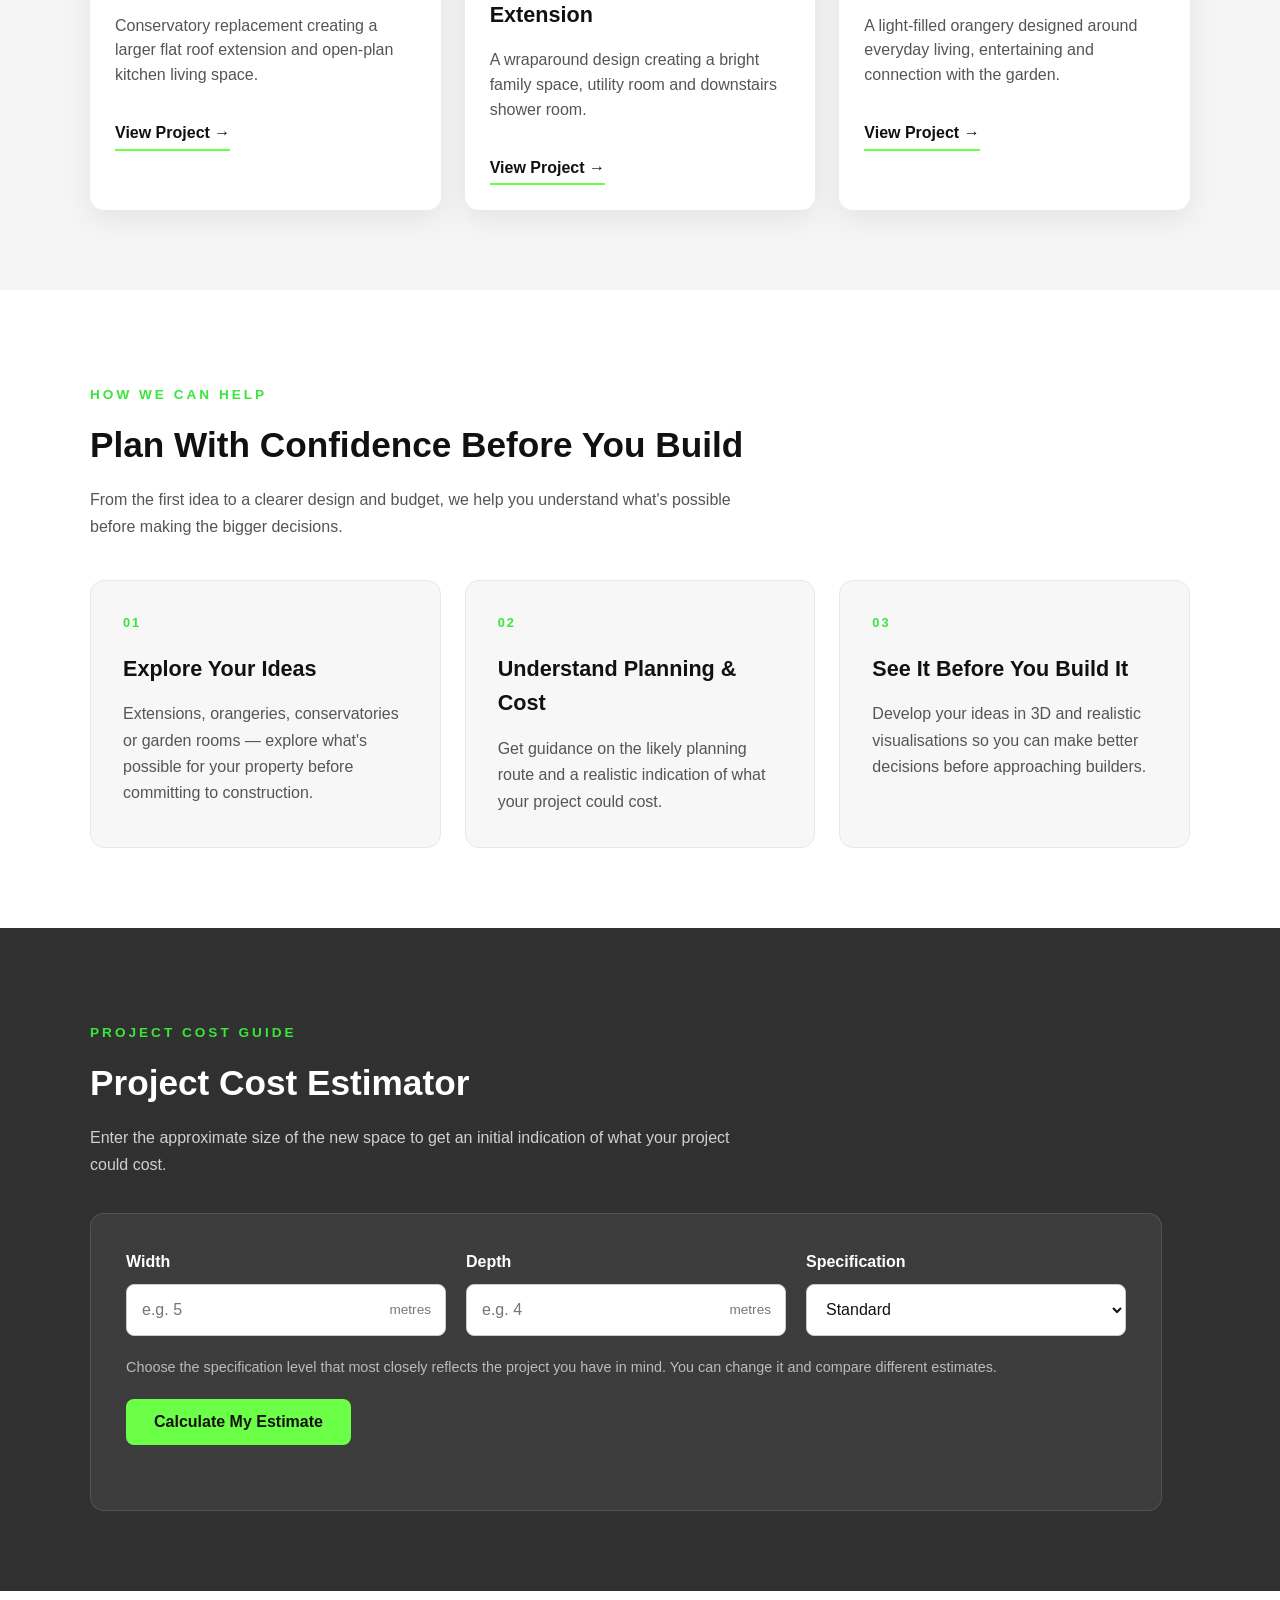
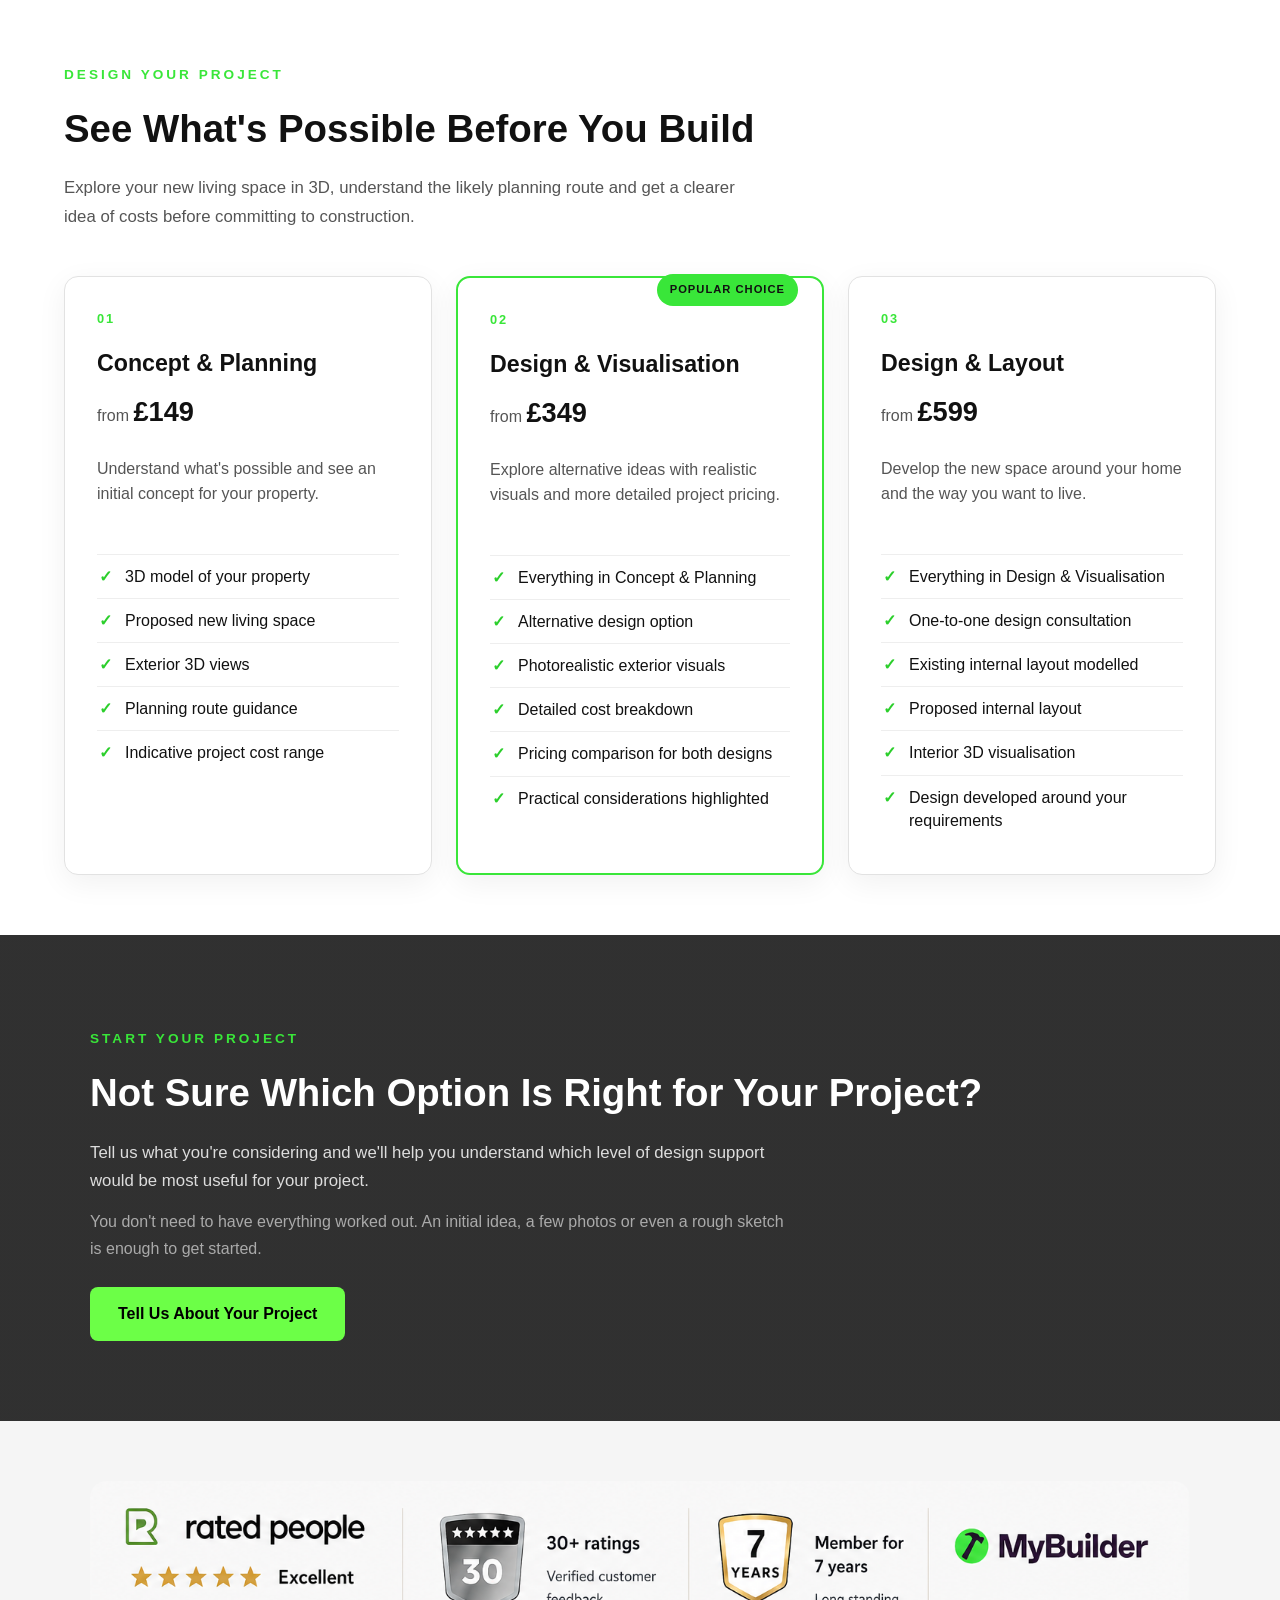
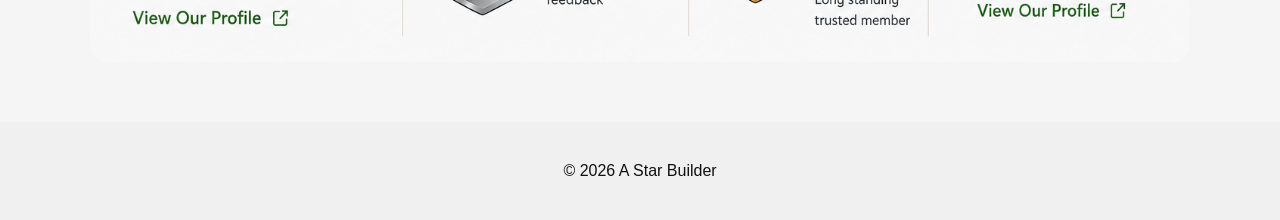
==== commit 5e78604e: "Update index.html Refine project enquiry message" ====
--- a/index.html
+++ b/index.html
@@ -348,12 +348,11 @@
   <div class="container">
     <p class="contact-label">START YOUR PROJECT</p>
 
-    <h2>Tell Us What You're Considering</h2>
-
+    <h2>Not Sure Which Option Is Right for Your Project?</h2>
     <p class="contact-intro">
-      Whether you're exploring an extension, orangery, conservatory or garden room,
-      tell us a little about your property and what you'd like to achieve.
-    </p>
+  Tell us what you're considering and we'll help you understand which level
+  of design support would be most useful for your project.
+</p>
 
     <p class="contact-reassurance">
       You don't need to have everything worked out. An initial idea, a few photos
